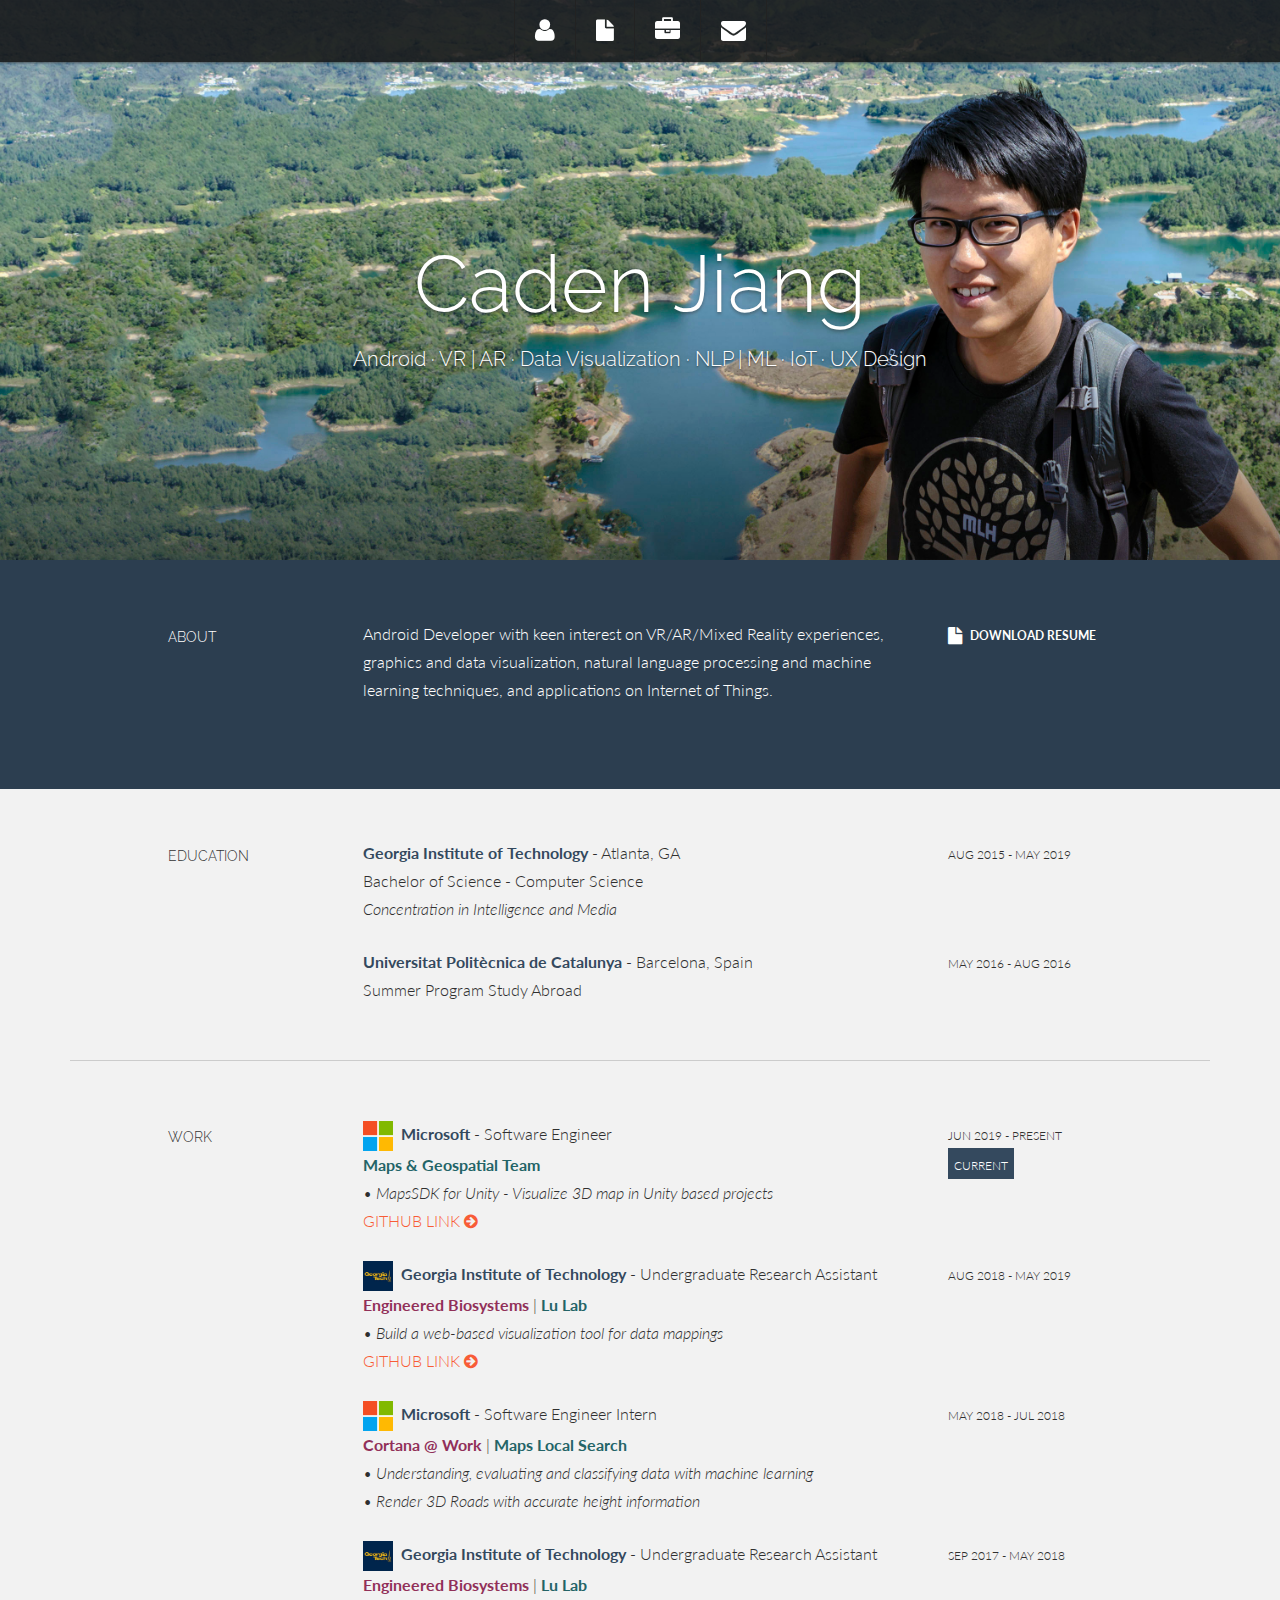
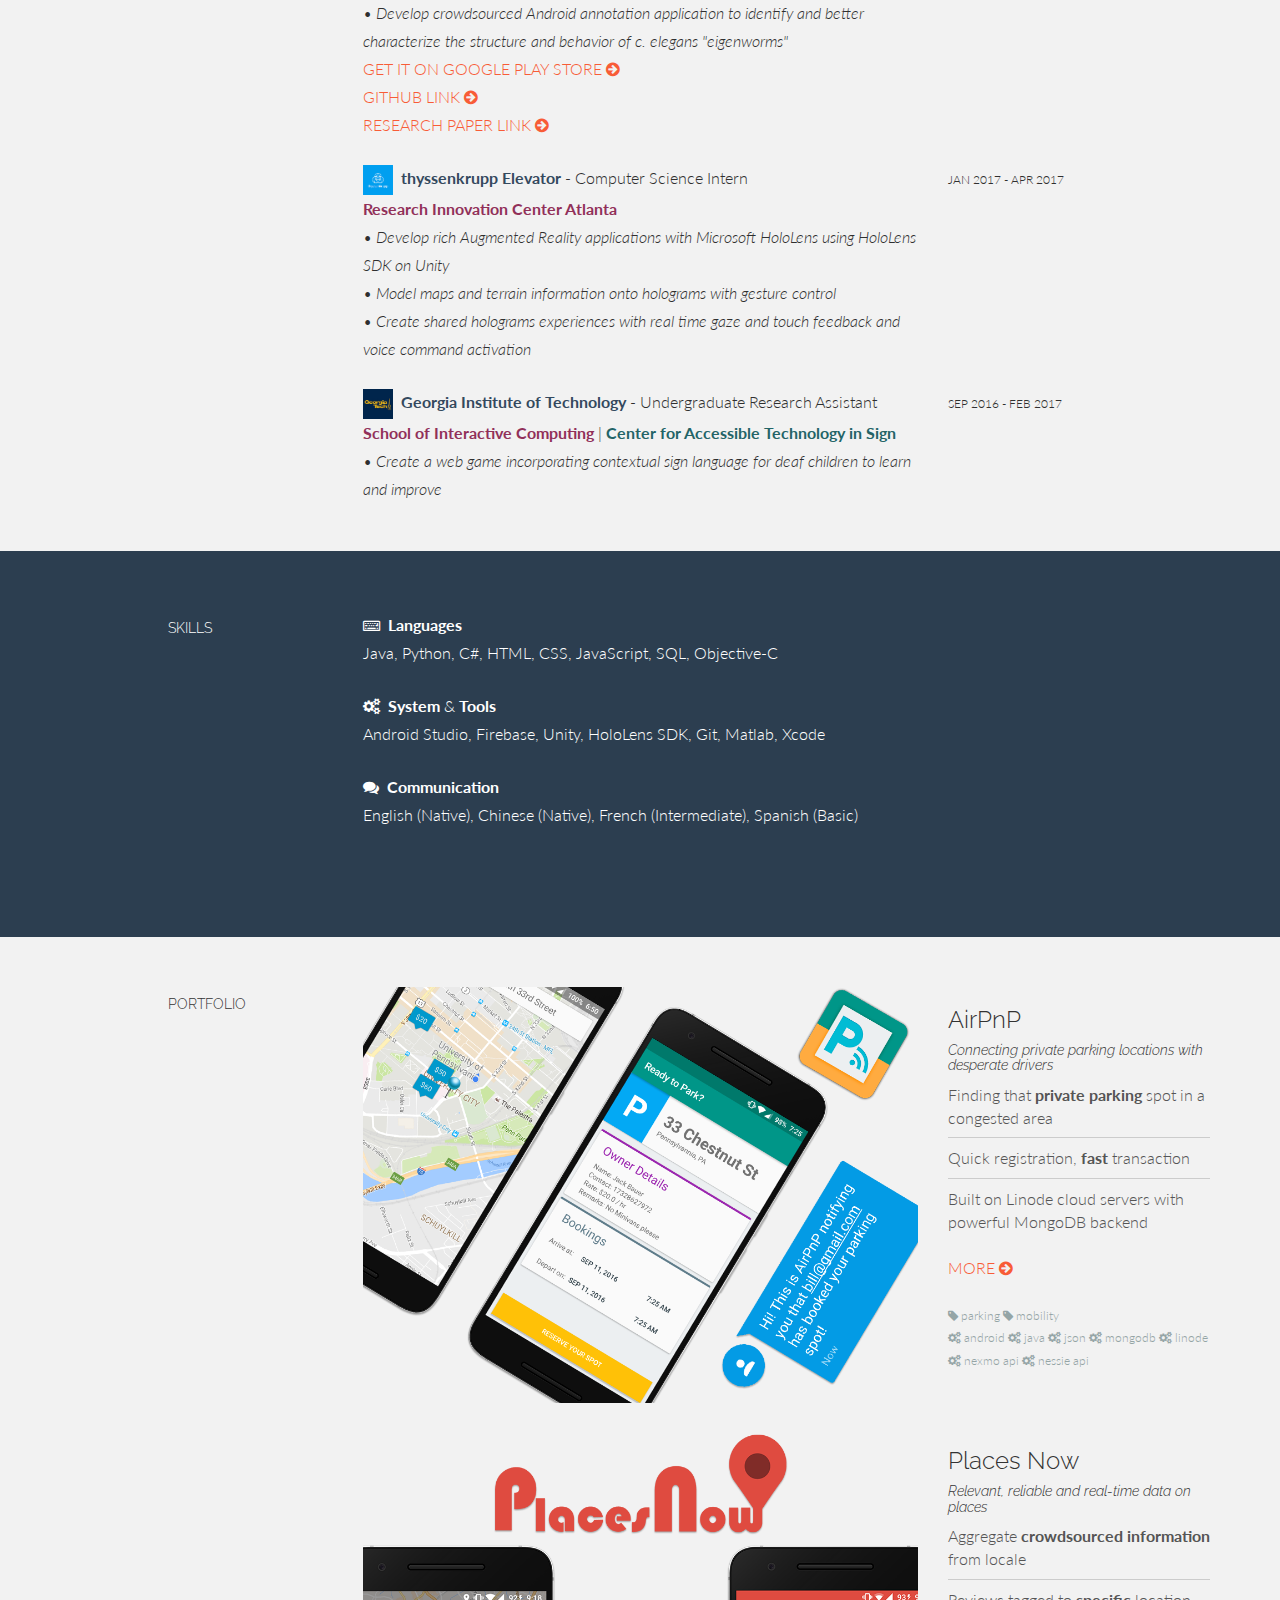
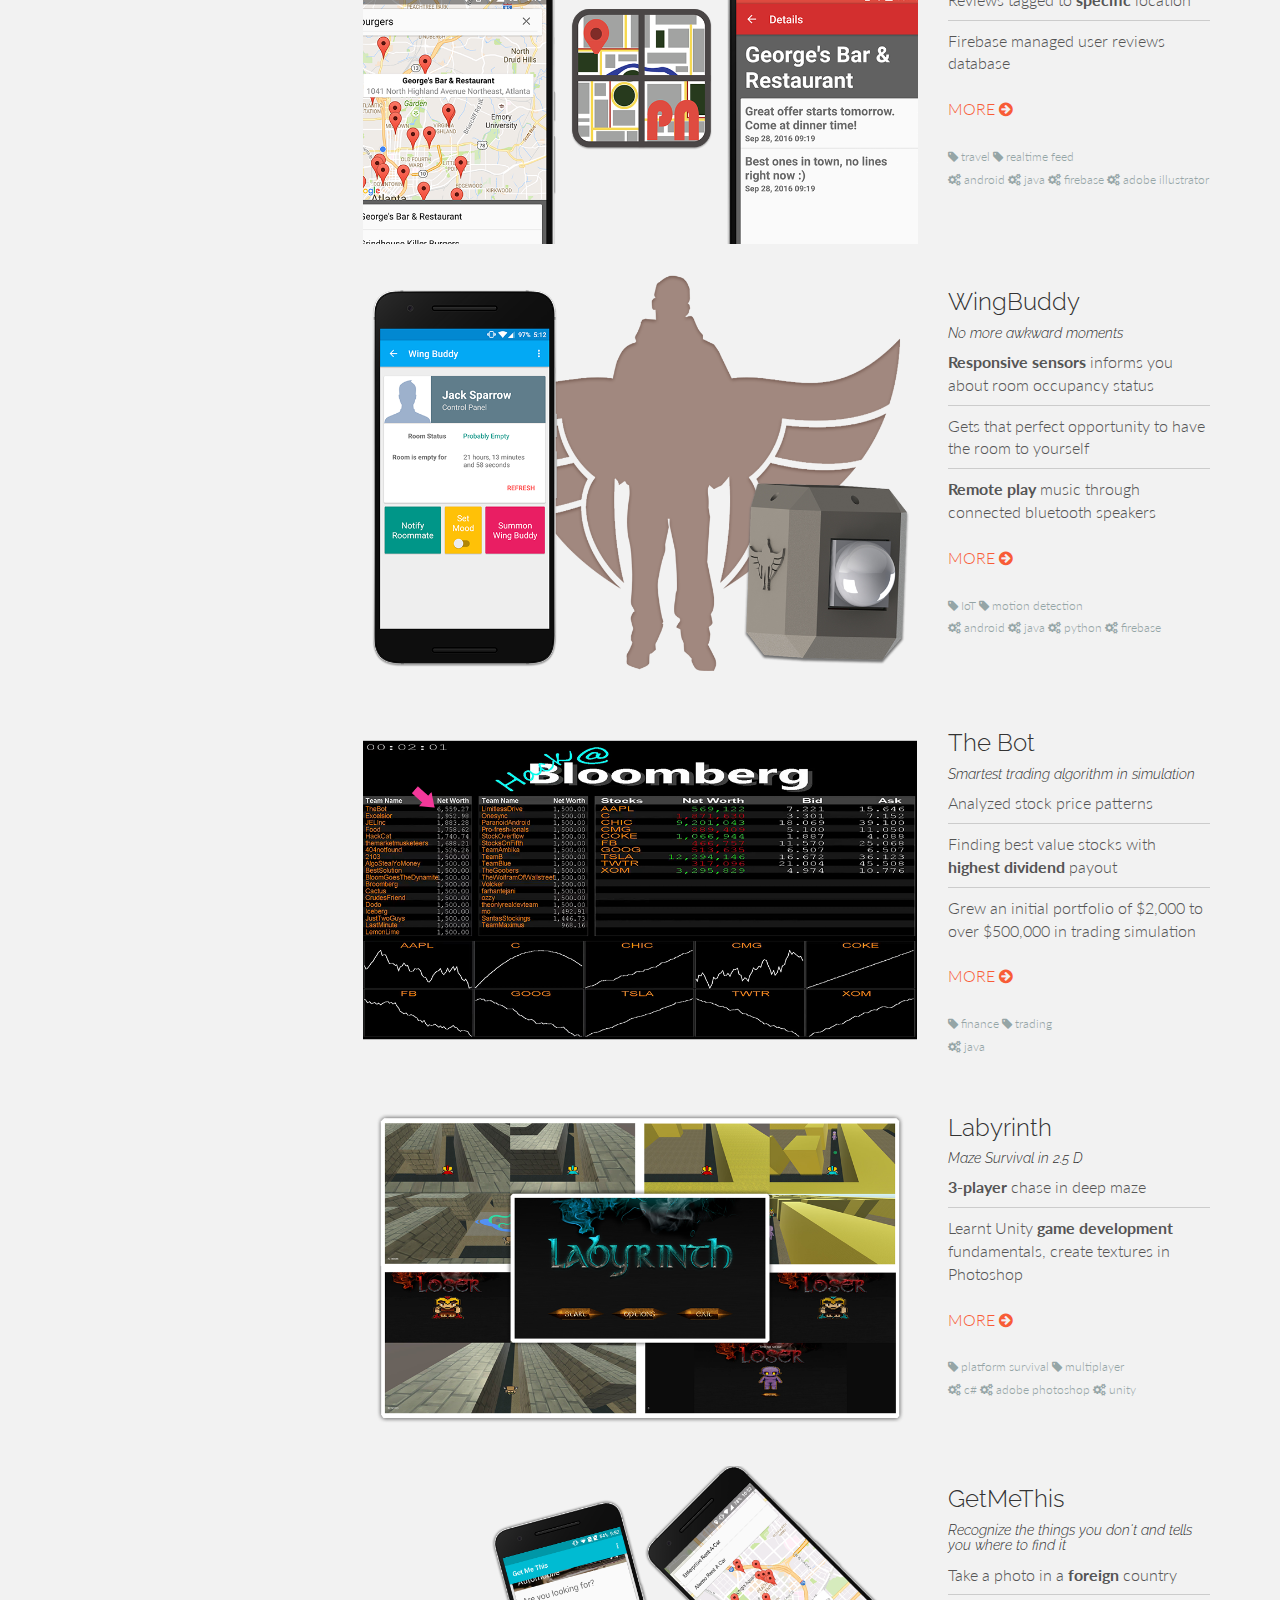
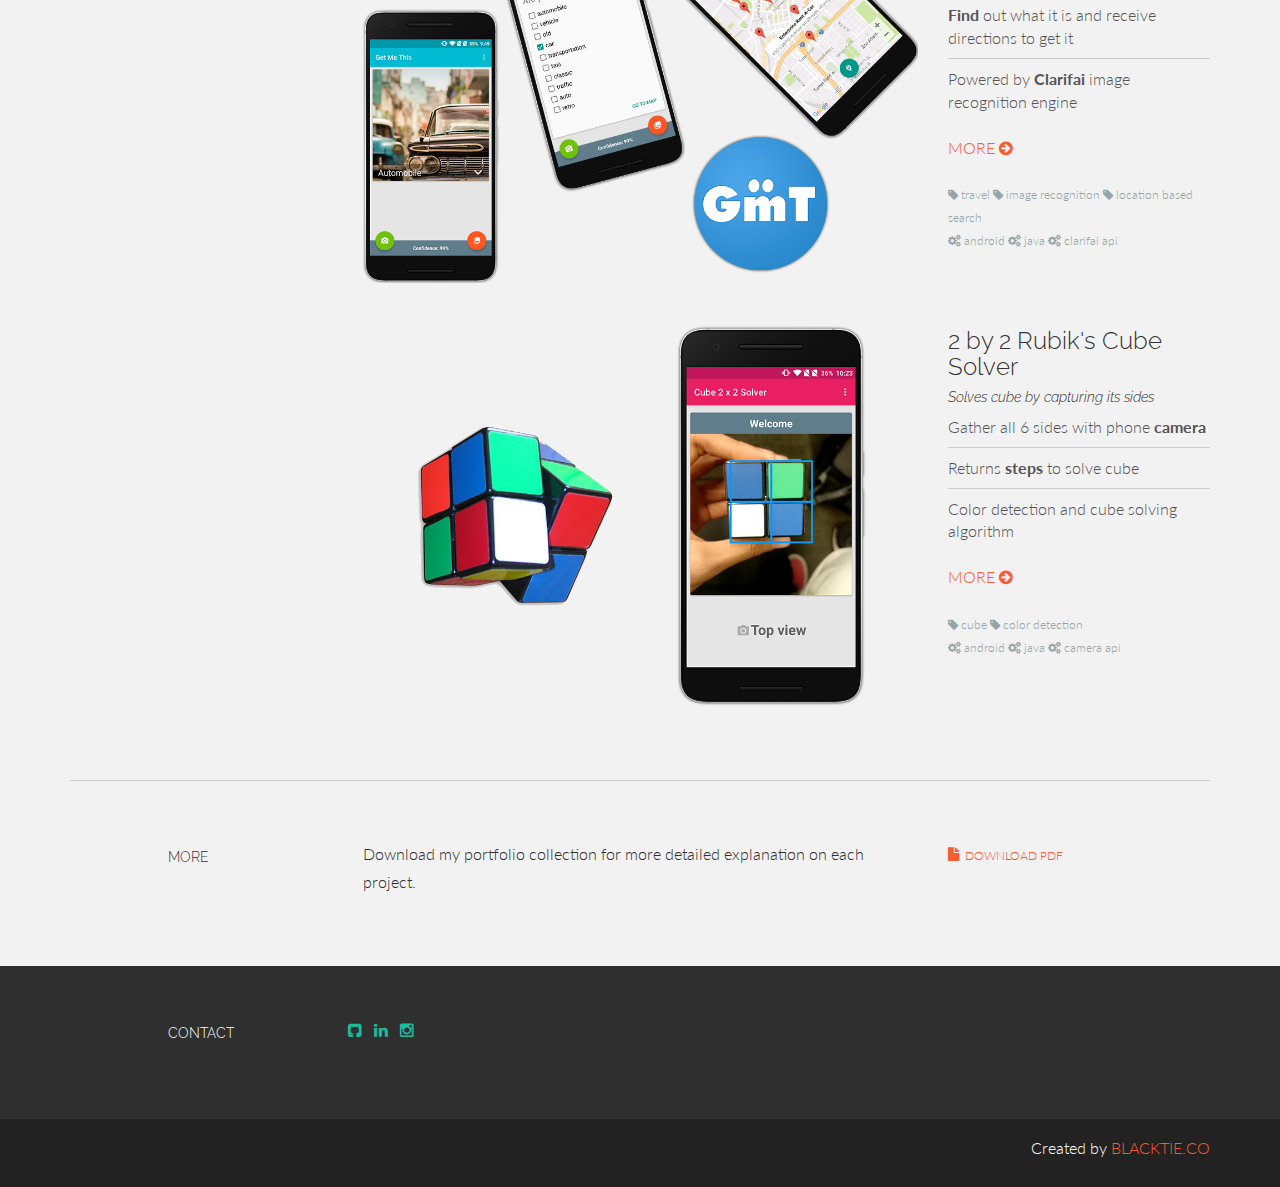
==== index.html @ 94fa50a7 "Updated resume, projects and minor site updates" ====
<!DOCTYPE html>
<html lang="en">
  <head>
    <meta charset="utf-8">
    <meta name="viewport" content="width=device-width, initial-scale=1.0">
    <meta name="description" content="">
    <meta name="author" content="">
    <link rel="shortcut icon" href="assets/ico/favicon.png">

    <title>Caden Jiang - My Personal Portfolio</title>

    <!-- Bootstrap core CSS -->
    <link href="assets/css/bootstrap.css" rel="stylesheet">

    <!-- Custom styles for this template -->
    <link href="assets/css/main.css" rel="stylesheet">

	<link rel="stylesheet" href="assets/css/font-awesome.min.css">

    <link href='http://fonts.googleapis.com/css?family=Lato:300,400,700,300italic,400italic' rel='stylesheet' type='text/css'>
    <link href='http://fonts.googleapis.com/css?family=Raleway:400,300,700' rel='stylesheet' type='text/css'>

    <script src="assets/js/jquery.min.js"></script>
    <script type="text/javascript" src="assets/js/smoothscroll.js"></script>
    <script src="assets/js/Chart.js"></script>

    <!-- HTML5 shim and Respond.js IE8 support of HTML5 elements and media queries -->
    <!--[if lt IE 9]>
      <script src="assets/js/html5shiv.js"></script>
      <script src="assets/js/respond.min.js"></script>
    <![endif]-->
  </head>

  <body data-spy="scroll" data-offset="0" data-target="#nav">

	<div id="section-topbar">
		<div id="topbar-inner">
			<div class="container">
				<div class="row">
					<div class="dropdown">
						<ul id="nav" class="nav">
							<li class="menu-item"><a class="smoothScroll" href="#about" title="About"><i class="icon-user"></i></a></li>
							<li class="menu-item"><a class="smoothScroll" href="#resume" title="Resume"><i class="icon-file"></i></a></li>
							<li class="menu-item"><a class="smoothScroll" href="#work" title="Works"><i class="icon-briefcase"></i></a></li>
							<li class="menu-item"><a class="smoothScroll" href="#contact" title="Contact"><i class="icon-envelope"></i></a></li>
						</ul><!--/ uL#nav -->
					</div><!-- /.dropdown -->

					<div class="clear"></div>
				</div><!--/.row -->
			</div><!--/.container -->

			<div class="clear"></div>
		</div><!--/ #topbar-inner -->
	</div><!--/ #section-topbar -->

	<div id="headerwrap">
		<div class="container">
			<div class="row centered">
				<div class="col-lg-12">
					<h1>Caden Jiang</h1>
					<h3>Android ∙ VR | AR ∙ Data Visualization ∙ NLP | ML ∙ IoT ∙ UX Design</h3>
				</div><!--/.col-lg-12 -->
			</div><!--/.row -->
		</div><!--/.container -->
	</div><!--/.#headerwrap -->

	<section id="about" name="about"></section>
	<div id="intro">
		<div class="container">
			<div class="row">

				<div class="col-lg-2 col-lg-offset-1">
					<h5>ABOUT</h5>
				</div>
				<div class="col-lg-6">
					<p>Android Developer with keen interest on VR/AR/Mixed Reality experiences, graphics and data visualization, natural language processing and machine learning techniques, and applications on Internet of Things.</p>
				</div>
				<div class="col-lg-3">
					<p><a href="assets/data/cj_resume.pdf" target="_blank" id="white"><i class="icon-file"></i><sm><b>DOWNLOAD RESUME</b></sm></a></p>
				</div>

			</div><!--/.row -->
		</div><!--/.container -->
	</div><!--/ #intro -->


	<section id="resume" name="resume"></section>
	<!--EDUCATION DESCRIPTION -->
	<div class="container desc">
		<div class="row">

				<div class="col-lg-2 col-lg-offset-1">
					<h5>EDUCATION</h5>
				</div>
				<div class="col-lg-6">
					<p><t>Georgia Institute of Technology</t> - Atlanta, GA<br/>
						Bachelor of Science - Computer Science<br/>
						<i>Concentration in Intelligence and Media</i>
					</p>
				</div>
				<div class="col-lg-3">
					<p><sm>AUG 2015 - MAY 2019</sm><br/>
					<!-- <imp><sm>CURRENT</sm></imp> -->
					</p>
				</div>

				<div class="col-lg-6 col-lg-offset-3">
					<p><t>Universitat Politècnica de Catalunya</t> - Barcelona, Spain<br/>
						Summer Program Study Abroad <br/>
					</p>
				</div>
				<div class="col-lg-3">
					<p><sm>MAY 2016 - AUG 2016</sm></p>
				</div>

		</div><!--/.row -->
		<br>
		<hr>
	</div><!--/.container -->


	<!--WORK DESCRIPTION -->
	<div class="container desc">
		<div class="row">

				<div class="col-lg-2 col-lg-offset-1">
					<h5>WORK</h5>
				</div>

                <div class="col-lg-6">
					<p><img src = "assets/img/msft.jpg" height="30em" width="30em"><t>&nbsp;&nbsp;Microsoft</t> - Software Engineer<br/>
						<span style="color:#236467;font-weight:bold;">Maps & Geospatial Team</span><br/>
						<i>&bull; MapsSDK for Unity - Visualize 3D map in Unity based projects</i><br/>
						<a href="https://github.com/microsoft/MapsSDK-Unity" target="_blank">GITHUB LINK <i class="icon-circle-arrow-right"></i></a>
					</p>
				</div>
                <div class="col-lg-3">
					<p><sm>JUN 2019 - PRESENT</sm><br/>
					<imp><sm>CURRENT</sm></imp>
					</p>
				</div>

				<div class="col-lg-6 col-lg-offset-3">
					<p><img src = "assets/img/gt.jpg" height="30em" width="30em"><t>&nbsp;&nbsp;Georgia Institute of Technology</t> - Undergraduate Research Assistant<br/>
						<span style="color:#913059;font-weight:bold;">Engineered Biosystems</span> | <span style="color:#236467;font-weight:bold;">Lu Lab</span><br/>
						<i>&bull; Build a web-based visualization tool for data mappings</i><br/>
						<a href="https://github.com/jiangshen/WurmVis" target="_blank">GITHUB LINK <i class="icon-circle-arrow-right"></i></a>
					</p>
				</div>
				<div class="col-lg-3">
					<p><sm>AUG 2018 - MAY 2019</sm></p>
				</div>

                <div class="col-lg-6 col-lg-offset-3">
					<p><img src = "assets/img/msft.jpg" height="30em" width="30em"><t>&nbsp;&nbsp;Microsoft</t> - Software Engineer Intern<br/>
						<span style="color:#913059;font-weight:bold;">Cortana @ Work</span> | <span style="color:#236467;font-weight:bold;">Maps Local Search</span><br/>
                        <i>&bull; Understanding, evaluating and classifying data with machine learning </i><br/>
                        <i>&bull; Render 3D Roads with accurate height information</i><br/>
					</p>
				</div>
				<div class="col-lg-3">
					<p><sm>MAY 2018 - JUL 2018</sm></p>
				</div>

                <div class="col-lg-6 col-lg-offset-3">
					<p><img src = "assets/img/gt.jpg" height="30em" width="30em"><t>&nbsp;&nbsp;Georgia Institute of Technology</t> - Undergraduate Research Assistant<br/>
						<span style="color:#913059;font-weight:bold;">Engineered Biosystems</span> | <span style="color:#236467;font-weight:bold;">Lu Lab</span><br/>
                        <i>&bull; Develop crowdsourced Android annotation application to identify and better characterize the structure and behavior of c. elegans "eigenworms"</i><br/>
						<a href="https://play.google.com/store/apps/details?id=com.caden.drawing.wurmpaint" target="_blank">GET IT ON GOOGLE PLAY STORE <i class="icon-circle-arrow-right"></i></a><br/>
						<a href="https://github.com/jiangshen/WurmPaint" target="_blank">GITHUB LINK <i class="icon-circle-arrow-right"></i></a><br/>
						<a href="https://www.future-science.com/doi/10.2144/btn-2019-0010" target="_blank">RESEARCH PAPER LINK <i class="icon-circle-arrow-right"></i></a>
					</p>
				</div>
				<div class="col-lg-3">
					<p><sm>SEP 2017 - MAY 2018</sm></p>
				</div>

                <div class="col-lg-6 col-lg-offset-3">
					<p><img src = "assets/img/tk.jpg" height="30em" width="30em"><t>&nbsp;&nbsp;thyssenkrupp Elevator</t> - Computer Science Intern<br/>
						<span style="color:#913059;font-weight:bold;">Research Innovation Center Atlanta</span><br/>
                        <i>&bull; Develop rich Augmented Reality applications with Microsoft HoloLens using HoloLens SDK on Unity</i><br/>
                        <i>&bull; Model maps and terrain information onto holograms with gesture control</i><br/>
                        <i>&bull; Create shared holograms experiences with real time gaze and touch feedback and voice command activation</i>
					</p>
				</div>
				<div class="col-lg-3">
					<p><sm>JAN 2017 - APR 2017</sm></p>
				</div>

				<div class="col-lg-6 col-lg-offset-3">
					<p><img src = "assets/img/gt.jpg" height="30em" width="30em"><t>&nbsp;&nbsp;Georgia Institute of Technology</t> - Undergraduate Research Assistant<br/>
						<span style="color:#913059;font-weight:bold;">School of Interactive Computing</span> | <span style="color:#236467;font-weight:bold;">Center for Accessible Technology in Sign</span><br/>
                        <i>&bull; Create a web game incorporating contextual sign language for deaf children to learn and improve</i>
					</p>
				</div>
				<div class="col-lg-3">
					<p><sm>SEP 2016 - FEB 2017</sm></p>
				</div>

		</div><!--/.row -->
		<br>
		<!-- <hr> -->
	</div><!--/.container -->

	<!--AWARDS DESCRIPTION -->
	<!-- <div class="container desc">
		<div class="row">
				<div class="col-lg-2 col-lg-offset-1">
					<h5>AWARDS</h5>
				</div>
				<div class="col-lg-6">
					<p><t>Best Web Design</t><br/>
						Black Tie Site <br/>
					</p>
				</div>
				<div class="col-lg-3">
					<p><sm>NOVEMBER 2013</sm></p>
				</div>

				<div class="col-lg-6 col-lg-offset-3">
					<p><t>Designer of the Year</t><br/>
						Awwwards Site
					</p>
					<p><more>Lorem Ipsum is simply dummy text of the printing and typesetting industry. Lorem Ipsum has been the industry's standard dummy text ever since the 1500s, when an unknown printer took a galley of type and scrambled it to make a type specimen book.</more></p>
				</div>
				<div class="col-lg-3">
					<p><sm>2013</sm></p>
				</div>

		</div>
		<br>
	</div> -->

    <!--/.container -->


	<!--SKILLS DESCRIPTION -->
	<div id="skillswrap">
		<div class="container">
			<div class="row">
					<div class="col-lg-2 col-lg-offset-1">
						<h5>SKILLS</h5>
					</div>
                    <div class="col-lg-9">
    					<p><i class="icon-keyboard"></i>&nbsp;&nbsp;<b>Languages</b><br/>
    						Java, Python, C#, HTML, CSS, JavaScript, SQL, Objective-C
    					</p>
                        <p><i class="icon-gears"></i>&nbsp;&nbsp;<b>System</b> & <b>Tools</b><br/>
    						Android Studio, Firebase, Unity, HoloLens SDK, Git, Matlab, Xcode
    					</p>
                        <p><i class="icon-comments"></i>&nbsp;&nbsp;<b>Communication</b><br/>
    						English (Native), Chinese (Native), French (Intermediate), Spanish (Basic)
    					</p>
    				</div>
					<!-- <div class="col-lg-3 centered">
						<canvas id="java" height="130" width="130"></canvas>
						<p>Java</p>
						<br>
						<script>
							var doughnutData = [
									{
										value: 85,
										color:"#1abc9c"
									},
									{
										value : 15,
										color : "#ecf0f1"
									}
								];
								var myDoughnut = new Chart(document.getElementById("java").getContext("2d")).Doughnut(doughnutData);
						</script>
					</div>
					<div class="col-lg-3 centered">
						<canvas id="python" height="130" width="130"></canvas>
						<p>Python</p>
						<br>
						<script>
							var doughnutData = [
									{
										value: 70,
										color:"#1abc9c"
									},
									{
										value : 30,
										color : "#ecf0f1"
									}
								];
								var myDoughnut = new Chart(document.getElementById("python").getContext("2d")).Doughnut(doughnutData);
						</script>
					</div>
					<div class="col-lg-3 centered">
						<canvas id="sql" height="130" width="130"></canvas>
						<p>SQL</p>
						<br>
						<script>
							var doughnutData = [
									{
										value: 65,
										color:"#1abc9c"
									},
									{
										value : 35,
										color : "#ecf0f1"
									}
								];
								var myDoughnut = new Chart(document.getElementById("sql").getContext("2d")).Doughnut(doughnutData);
						</script>
					</div>

					<div class="col-lg-3 col-lg-offset-3 centered">
						<canvas id="android" height="130" width="130"></canvas>
						<p>Android Studio</p>
						<br>
						<script>
							var doughnutData = [
									{
										value: 90,
										color:"#FFC107"
									},
									{
										value : 10,
										color : "#ecf0f1"
									}
								];
								var myDoughnut = new Chart(document.getElementById("android").getContext("2d")).Doughnut(doughnutData);
						</script>
					</div>
					<div class="col-lg-3 centered">
						<canvas id="firebase" height="130" width="130"></canvas>
						<p>Firebase</p>
						<br>
						<script>
							var doughnutData = [
									{
										value: 70,
										color:"#FFC107"
									},
									{
										value : 30,
										color : "#ecf0f1"
									}
								];
								var myDoughnut = new Chart(document.getElementById("firebase").getContext("2d")).Doughnut(doughnutData);
						</script>
					</div>
					<div class="col-lg-3 centered">
						<canvas id="git" height="130" width="130"></canvas>
						<p>Git</p>
						<br>
						<script>
							var doughnutData = [
									{
										value: 70,
										color:"#FFC107"
									},
									{
										value : 30,
										color : "#ecf0f1"
									}
								];
								var myDoughnut = new Chart(document.getElementById("git").getContext("2d")).Doughnut(doughnutData);
						</script>
					</div> -->

			</div><!--/.row -->
			<br>
		</div><!--/.container -->
	</div><!--/ #skillswrap -->



	<section id="work" name="work"></section>
	<!--PORTFOLIO DESCRIPTION -->
	<div class="container desc">
		<div class="row">
				<div class="col-lg-2 col-lg-offset-1">
					<h5>PORTFOLIO</h5>
				</div>
				<div class="col-lg-6">
					<p><img class="img-responsive" src="assets/img/airpnp_square.png" alt=""></p>
				</div>
				<div class="col-lg-3">
					<h3>AirPnP</h3>
            <h5><i>Connecting private parking locations with desperate drivers</i></h5>
            Finding that <b>private parking</b> spot in a congested area<hr />
            Quick registration, <b>fast</b> transaction<hr />
            Built on Linode cloud servers with powerful MongoDB backend
            <br/><br/>
            <a href="http://devpost.com/software/airpnp-sn7hdb" target="_blank">MORE <i class="icon-circle-arrow-right"></i></a>
            <br/><br/>
	          <more>
                <sm><i class="icon-tag"></i> parking </sm>
                <sm><i class="icon-tag"></i> mobility </sm>
            </more><br/>
            <more>
                <sm><i class="icon-gears"></i> android </sm>
                <sm><i class="icon-gears"></i> java </sm>
                <sm><i class="icon-gears"></i> json </sm>
                <sm><i class="icon-gears"></i> mongodb </sm>
                <sm><i class="icon-gears"></i> linode </sm>
                <sm><i class="icon-gears"></i> nexmo api </sm>
                <sm><i class="icon-gears"></i> nessie api </sm>
            </more><br/><br/>
				</div>

				<div class="col-lg-6 col-lg-offset-3">
					<p><img class="img-responsive" src="assets/img/places_now_square.png" alt=""></p>
				</div>
				<div class="col-lg-3">
					<h3>Places Now</h3>
            <h5><i>Relevant, reliable and real-time data on places</i></h5>
            Aggregate <b>crowdsourced information</b> from locale<hr />
            Reviews tagged to <b>specific</b> location<hr />
            Firebase managed user reviews database
            <br/><br/>
            <a href="http://devpost.com/software/places-now-3vxy4r" target="_blank">MORE <i class="icon-circle-arrow-right"></i></a>
            <br/><br/>
					    <more>
                  <sm><i class="icon-tag"></i> travel </sm>
                  <sm><i class="icon-tag"></i> realtime feed </sm>
              </more><br/>
              <more>
                  <sm><i class="icon-gears"></i> android </sm>
                  <sm><i class="icon-gears"></i> java </sm>
                  <sm><i class="icon-gears"></i> firebase </sm>
                  <sm><i class="icon-gears"></i> adobe illustrator </sm>
              </more><br/><br/>
				</div>

				<div class="col-lg-6 col-lg-offset-3">
					<p><img class="img-responsive" src="assets/img/wingbuddy_square.png" alt=""></p>
				</div>
				<div class="col-lg-3">
					<h3>WingBuddy</h3>
            <h5><i>No more awkward moments</i></h5>
            <b>Responsive sensors</b> informs you about room occupancy status<hr />
            Gets that perfect opportunity to have the room to yourself<hr />
            <b>Remote play</b> music through connected bluetooth speakers
            <br/><br/>
            <a href="http://devpost.com/software/wingbuddy" target="_blank">MORE <i class="icon-circle-arrow-right"></i></a>
            <br/><br/>
            <more>
                <sm><i class="icon-tag"></i> IoT </sm>
                <sm><i class="icon-tag"></i> motion detection </sm>
            </more><br/>
            <more>
                <sm><i class="icon-gears"></i> android </sm>
                <sm><i class="icon-gears"></i> java </sm>
                <sm><i class="icon-gears"></i> python </sm>
                <sm><i class="icon-gears"></i> firebase </sm>
            </more><br/><br/>
				</div>

                <div class="col-lg-6 col-lg-offset-3">
					<p><img class="img-responsive" src="assets/img/the_bot_square.png" alt=""></p>
				</div>
				<div class="col-lg-3">
					<h3>The Bot</h3>
                    <h5><i>Smartest trading algorithm in simulation</i></h5>
                    Analyzed stock price patterns<hr />
                    Finding best value stocks with <b>highest dividend</b> payout<hr />
                    Grew an initial portfolio of $2,000 to over $500,000 in trading simulation
                    <br/><br/>
                    <a href="https://github.com/jiangshen/BotAlwaysWins" target="_blank">MORE <i class="icon-circle-arrow-right"></i></a>
                    <br/><br/>
					<more>
                        <sm><i class="icon-tag"></i> finance </sm>
                        <sm><i class="icon-tag"></i> trading </sm>
                    </more><br/>
                    <more>
                        <sm><i class="icon-gears"></i> java </sm>
                    </more><br/><br/>
				</div>

                <div class="col-lg-6 col-lg-offset-3">
					<p><img class="img-responsive" src="assets/img/labyrinth_square.png" alt=""></p>
				</div>
				<div class="col-lg-3">
					<h3>Labyrinth</h3>
                    <h5><i>Maze Survival in 2.5 D</i></h5>
                    <b>3-player</b> chase in deep maze<hr />
                    Learnt Unity <b>game development</b> fundamentals, create textures in Photoshop
                    <br/><br/>
                    <a href="http://devpost.com/software/labyrinth-dsp56c" target="_blank">MORE <i class="icon-circle-arrow-right"></i></a>
                    <br/><br/>
                    <more>
                        <sm><i class="icon-tag"></i> platform survival </sm>
                        <sm><i class="icon-tag"></i> multiplayer </sm>
                    </more><br/>
                    <more>
                        <sm><i class="icon-gears"></i> c# </sm>
                        <sm><i class="icon-gears"></i> adobe photoshop </sm>
                        <sm><i class="icon-gears"></i> unity </sm>
                    </more><br/><br/>
				</div>

                <div class="col-lg-6 col-lg-offset-3">
					<p><img class="img-responsive" src="assets/img/getmethis_square.png" alt=""></p>
				</div>
				<div class="col-lg-3">
					<h3>GetMeThis</h3>
                    <h5><i>Recognize the things you don't and tells you where to find it</i></h5>
                    Take a photo in a <b>foreign</b> country<hr />
                    <b>Find</b> out what it is and receive directions to get it<hr />
                    Powered by <b>Clarifai</b> image recognition engine
                    <br/><br/>
                    <a href="http://devpost.com/software/get-me-this" target="_blank">MORE <i class="icon-circle-arrow-right"></i></a>
                    <br/><br/>
                    <more>
                        <sm><i class="icon-tag"></i> travel </sm>
                        <sm><i class="icon-tag"></i> image recognition </sm>
                        <sm><i class="icon-tag"></i> location based search </sm>
                    </more><br/>
                    <more>
                        <sm><i class="icon-gears"></i> android </sm>
                        <sm><i class="icon-gears"></i> java </sm>
                        <sm><i class="icon-gears"></i> clarifai api </sm>
                    </more><br/><br/>
				</div>

                <div class="col-lg-6 col-lg-offset-3">
					<p><img class="img-responsive" src="assets/img/cube_solver_square.png" alt=""></p>
				</div>
				<div class="col-lg-3">
					<h3>2 by 2 Rubik's Cube Solver</h3>
                    <h5><i>Solves cube by capturing its sides</i></h5>
                    Gather all 6 sides with phone <b>camera</b><hr />
                    Returns <b>steps</b> to solve cube<hr />
                    Color detection and cube solving algorithm
                    <br/><br/>
                    <a href="https://github.com/jiangshen/Rubik-sCube2x2Solver" target="_blank">MORE <i class="icon-circle-arrow-right"></i></a>
                    <br/><br/>
                    <more>
                        <sm><i class="icon-tag"></i> cube </sm>
                        <sm><i class="icon-tag"></i> color detection </sm>
                    </more><br/>
                    <more>
                        <sm><i class="icon-gears"></i> android </sm>
                        <sm><i class="icon-gears"></i> java </sm>
                        <sm><i class="icon-gears"></i> camera api </sm>
                    </more><br/><br/>
				</div>
		</div><!--/.row -->
		<br>
        <hr />
	</div><!--/.container -->

    <div class="container desc">
		<div class="row">
            <div class="col-lg-2 col-lg-offset-1">
                <h5>MORE</h5>
            </div>
            <div class="col-lg-6">
                <p>Download my portfolio collection for more detailed explanation on each project.</p>
            </div>
            <div class="col-lg-3">
                <p><a href="assets/data/cj_proj.pdf" target="_blank"><i class="icon-file"></i><sm>&nbsp;&nbsp;DOWNLOAD PDF</sm></a> </p>
            </div>
        </div><!--/.row -->
		<br>
        <br>
	</div><!--/.container -->


	<section id="contact" name="contact"></section>
	<!--FOOTER DESCRIPTION -->
	<div id="footwrap">
		<div class="container">
			<div class="row">

				<div class="col-lg-2 col-lg-offset-1">
					<h5>CONTACT</h5>
				</div>
				<!-- <div class="col-lg-6">
					<p><t>Email</t><br/>
						<i class="icon-envelope-alt"></i> email@email.com <br/>
					</p>
				</div> -->
				<div class="col-lg-12">
					<!-- <p><sm>SOCIAL LINKS</sm></p> -->
					<p>
						<a href="https://github.com/jiangshen" target="_blank"><i class="icon-github-sign"></i></a>
						<a href="https://www.linkedin.com/in/cadenj" target="_blank"><i class="icon-linkedin"></i></a>
                        <a href="https://www.instagram.com/cadenjaz/" target="_blank"><i class="icon-instagram"></i></a>
					</p>
				</div>
			</div><!--/.row -->
		</div><!--/.container -->
	</div><!--/ #footer -->

	<div id="c">
		<div class="container">
			<p>Created by <a href="http://www.blacktie.co">BLACKTIE.CO</a></p>
		</div>
	</div>

    <!-- Bootstrap core JavaScript
    ================================================== -->
    <!-- Placed at the end of the document so the pages load faster -->
    <script src="assets/js/bootstrap.js"></script>
  </body>
</html>
---- assets/css/main.css ----
/* Author: Carlos Alvarez
 * URL: http://alvarez.is
 *
 * Project Name: Kelvin - Free Bootstrap 3 Resume Theme
 * Version: 1.0
 * URL: http://blacktie.co
 */

body {
  background-color: #f2f2f2;
    font-family: "Lato";
    font-weight: 300;
    font-size: 16px;
    color: #555;

    -webkit-font-smoothing: antialiased;
    -webkit-overflow-scrolling: touch;
}

/* Titles */
h1, h2, h3, h4, h5, h6 {
    font-family: "Raleway";
    font-weight: 300;
    color: #333;
}


/* Paragraph & Typographic */
p {
    line-height: 28px;
    margin-bottom: 25px;
}

.centered {
    text-align: center;
}

/* Links */
a {
    color: #f85c37;
    word-wrap: break-word;

    -webkit-transition: color 0.1s ease-in, background 0.1s ease-in;
    -moz-transition: color 0.1s ease-in, background 0.1s ease-in;
    -ms-transition: color 0.1s ease-in, background 0.1s ease-in;
    -o-transition: color 0.1s ease-in, background 0.1s ease-in;
    transition: color 0.1s ease-in, background 0.1s ease-in;
}

a:hover,
a:focus {
    color: #7b7b7b;
    text-decoration: none;
    outline: 0;
}

a#white {
    color: #fff;
}

a:before,
a:after {
    -webkit-transition: color 0.1s ease-in, background 0.1s ease-in;
    -moz-transition: color 0.1s ease-in, background 0.1s ease-in;
    -ms-transition: color 0.1s ease-in, background 0.1s ease-in;
    -o-transition: color 0.1s ease-in, background 0.1s ease-in;
    transition: color 0.1s ease-in, background 0.1s ease-in;
}

hr {
    display: block;
    height: 1px;
    border: 0;
    border-top: 1px solid #ccc;
    margin: 0.5em 0;
    padding: 0;
}

/*---------------------------------------------------
	3.1 Topbar
---------------------------------------------------*/

#section-topbar {
	position: fixed;
	top: 0;
	left: 0;
	right: 0;
	z-index: 10000;
	overflow: visible;
	font: normal 16px/24px  'Open Sans', "Helvetica Neue", Helvetica, Arial, sans-serif;

    box-shadow: 0px 1px 2px rgba(48, 48, 48, 0.60);
}

#section-topbar a {
  color: #fff;
}

#topbar-inner {
	background: rgba(17, 17, 17, 0.85);
	line-height: 0;
	text-align: center;
}

/*
	Top Bar

	By default, top navigation bar uses "fixed" position
*/
#section-topbar ul#nav {
	display: inline-block;
	position: relative;
	margin: 0;
	padding: 0;

	border-right: 1px solid #222;

	/* For IE, the outcast */
	zoom:1;
	*display: inline;
}

#section-topbar ul#nav > li {
	display: block;
    float: left;
    padding: 0;
}


#section-topbar ul#nav a {
  display: block;
  font: normal 11px/18px "Helvetica Neue", Helvetica, Arial, sans-serif;
  text-decoration: none;
  padding: 18px 20px 18px 20px;
  border-left: 1px solid #222;
}

	#section-topbar ul#nav a:hover {
	  background: #222;
	  text-decoration: none;
	  border-left: 1px solid #111;
	}

	#section-topbar ul#nav .active a {
		background: #44bbaa;
		border-left: 1px solid #111;
	}

		#section-topbar ul#nav .active a:hover {
			background: #44bbaa;
		}
#section-topbar i {
	font-size: 25px;
}

/*---------------------------------------------------
	SECTION WRAPS
---------------------------------------------------*/

/* Header Wrap */
#headerwrap {
	background: url(../img/header-bg.jpg) no-repeat center top;
	/*margin-top: 60px;*/
	padding-top:140px;
	text-align:center;
	background-attachment: relative;
	background-position: center center;
	min-height: 560px;
	width: 100%;

    -webkit-background-size: 100%;
    -moz-background-size: 100%;
    -o-background-size: 100%;
    background-size: 100%;

    -webkit-background-size: cover;
    -moz-background-size: cover;
    -o-background-size: cover;
    background-size: cover;
}

#headerwrap h1 {
    margin-top: 100px;
	font-size: 80px;
    text-shadow: 0px 2px 3px rgba(48, 48, 48, 0.40);
	color: white;
}

#headerwrap h3 {
	font-size: 20px;
    text-shadow: 0px 1px 2px rgba(48, 48, 48, 0.75);
	color: white;
}

/* Intnro Wrap */

#intro {
	background: #2c3e50;
	padding-top: 60px;
	padding-bottom: 60px;
	color: white;

}

#intro h5, p {
	color: white;
}

#intro i {
	color: white;
	font-size: 20px;
	padding-right: 8px;
	vertical-align: middle;
}


#skillswrap {
	background: #2c3e50;
	padding-top: 60px;
	padding-bottom: 60px;
	color: white;
}

#skillswrap h5, p {
	color: white;
}

#footwrap {
	background: #2f2f2f;
	padding-top: 50px;
	padding-bottom: 50px;
}

#footwrap p {
	color: white;
}

#footwrap h5 {
	color: white;
}


#footwrap t {
	font-weight: 700;
}

#footwrap i {
	padding-right: 8px;
	color: #1abc9c;
}

/* Copyright Wrap */

#c {
	background: #222222;
	padding-top: 15px;
	text-align: right;
}

#c p {
	color: white
}



/* Global Values */

.desc {
	padding-top: 50px;
}

.desc p {
	color: #2f2f2f;
}

.desc t {
	color: #34495e;
	font-weight: 700;
}

.desc imp {
	padding: 6px;
	color: white;
	background: #34495e;
}

.desc more {
	color: #95a5a6;
}


sm {
	font-size: 12px;
}
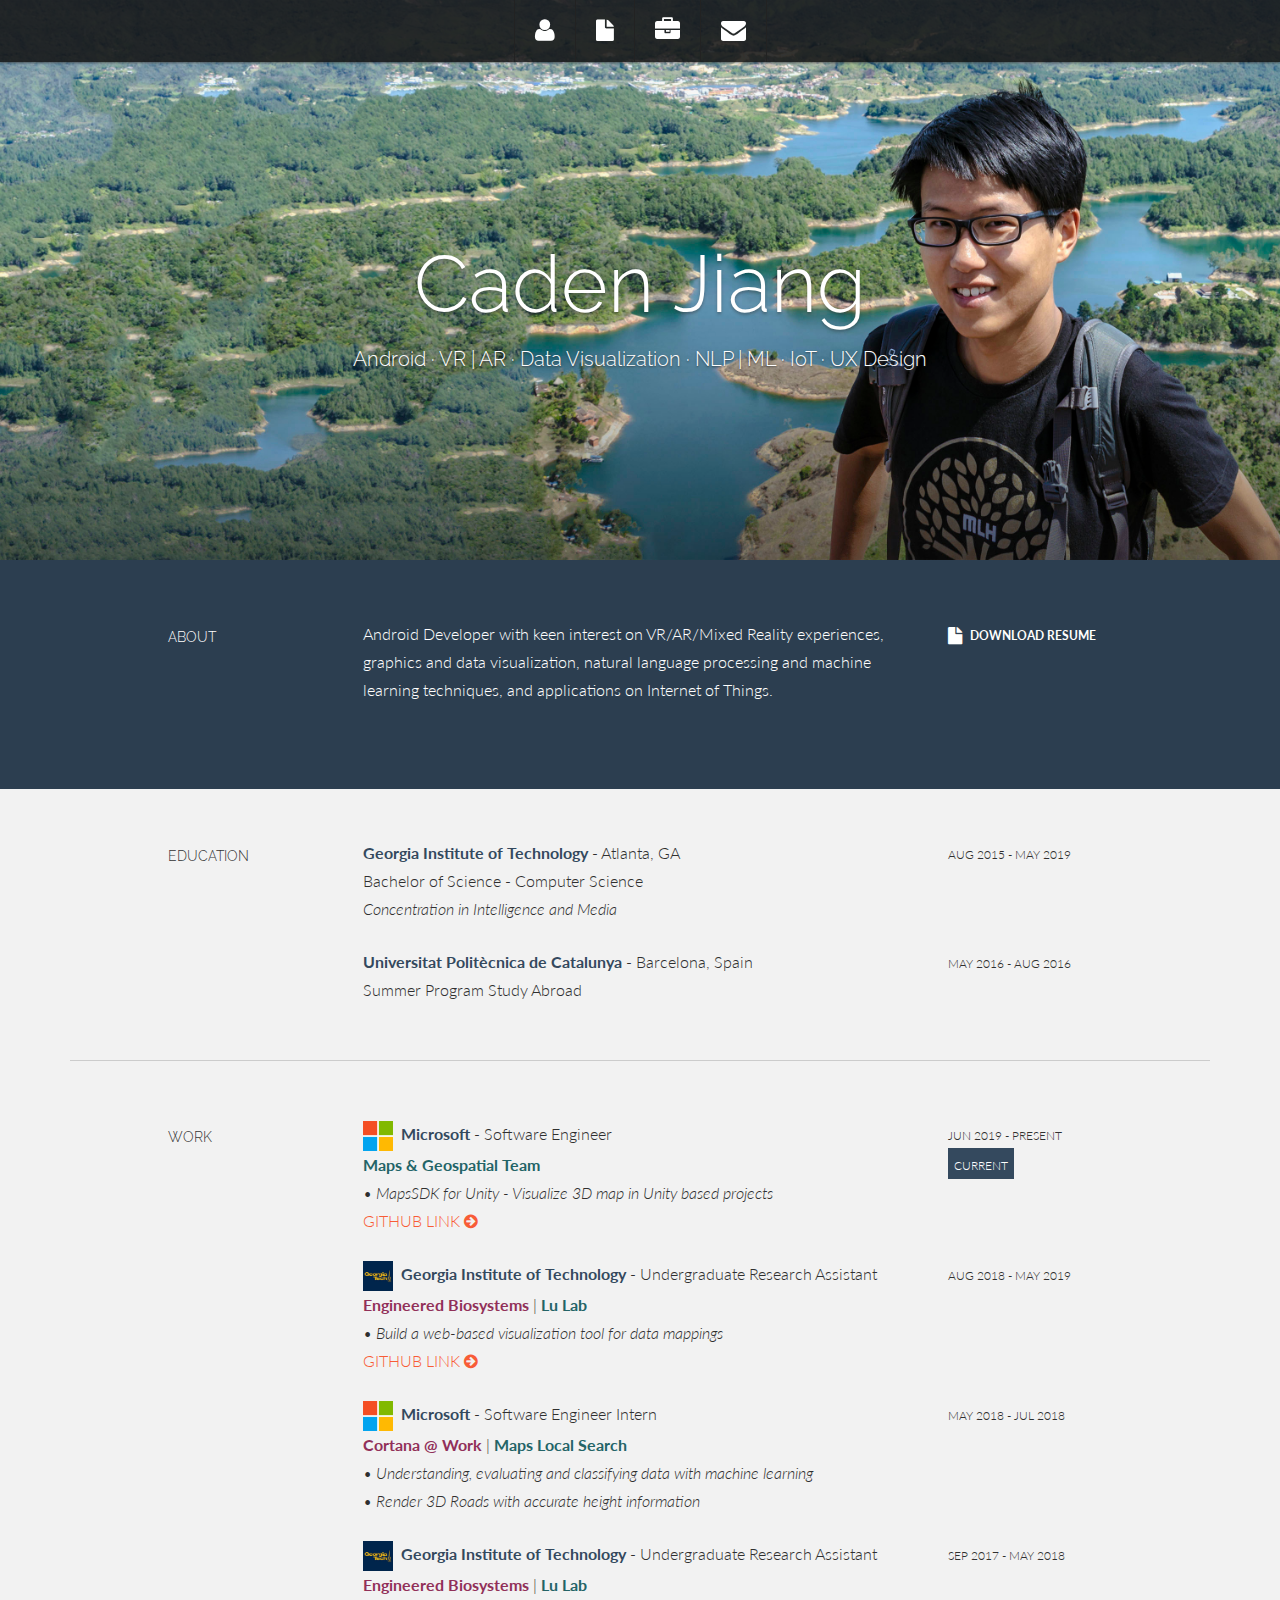
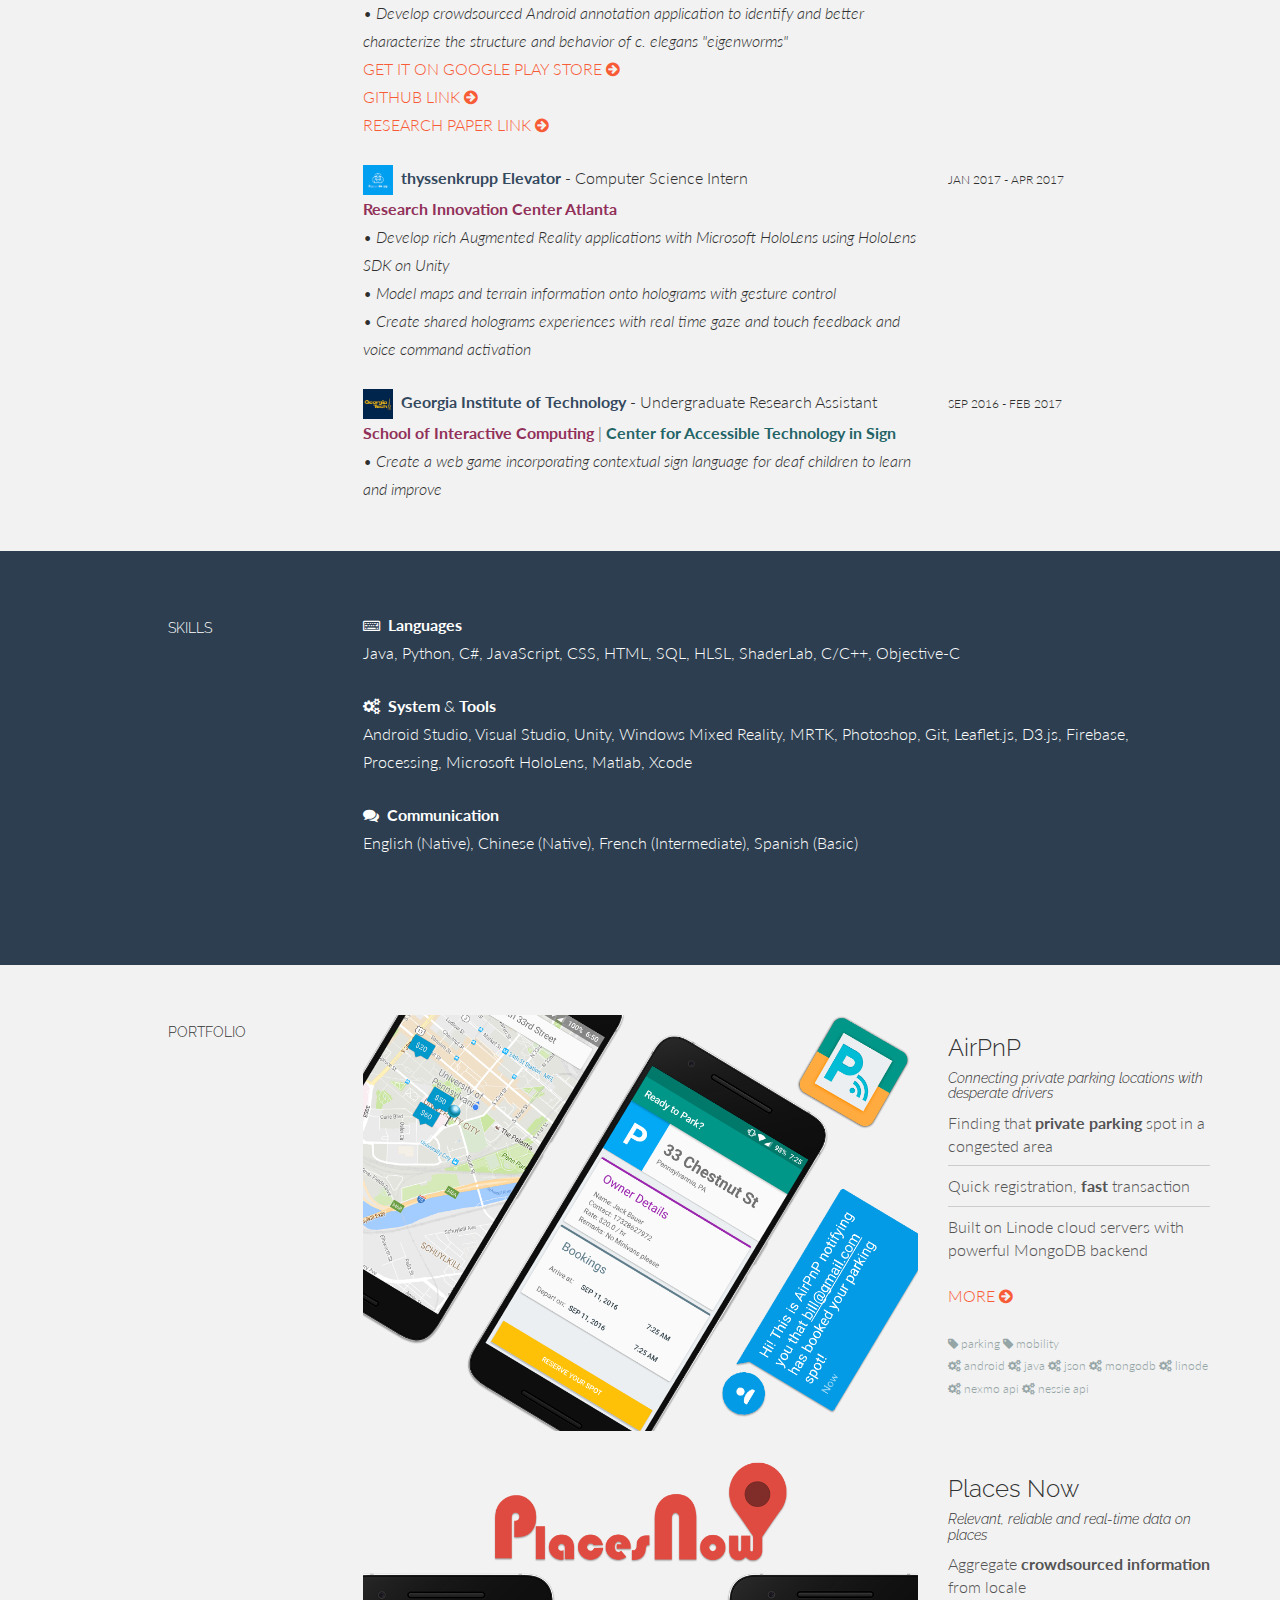
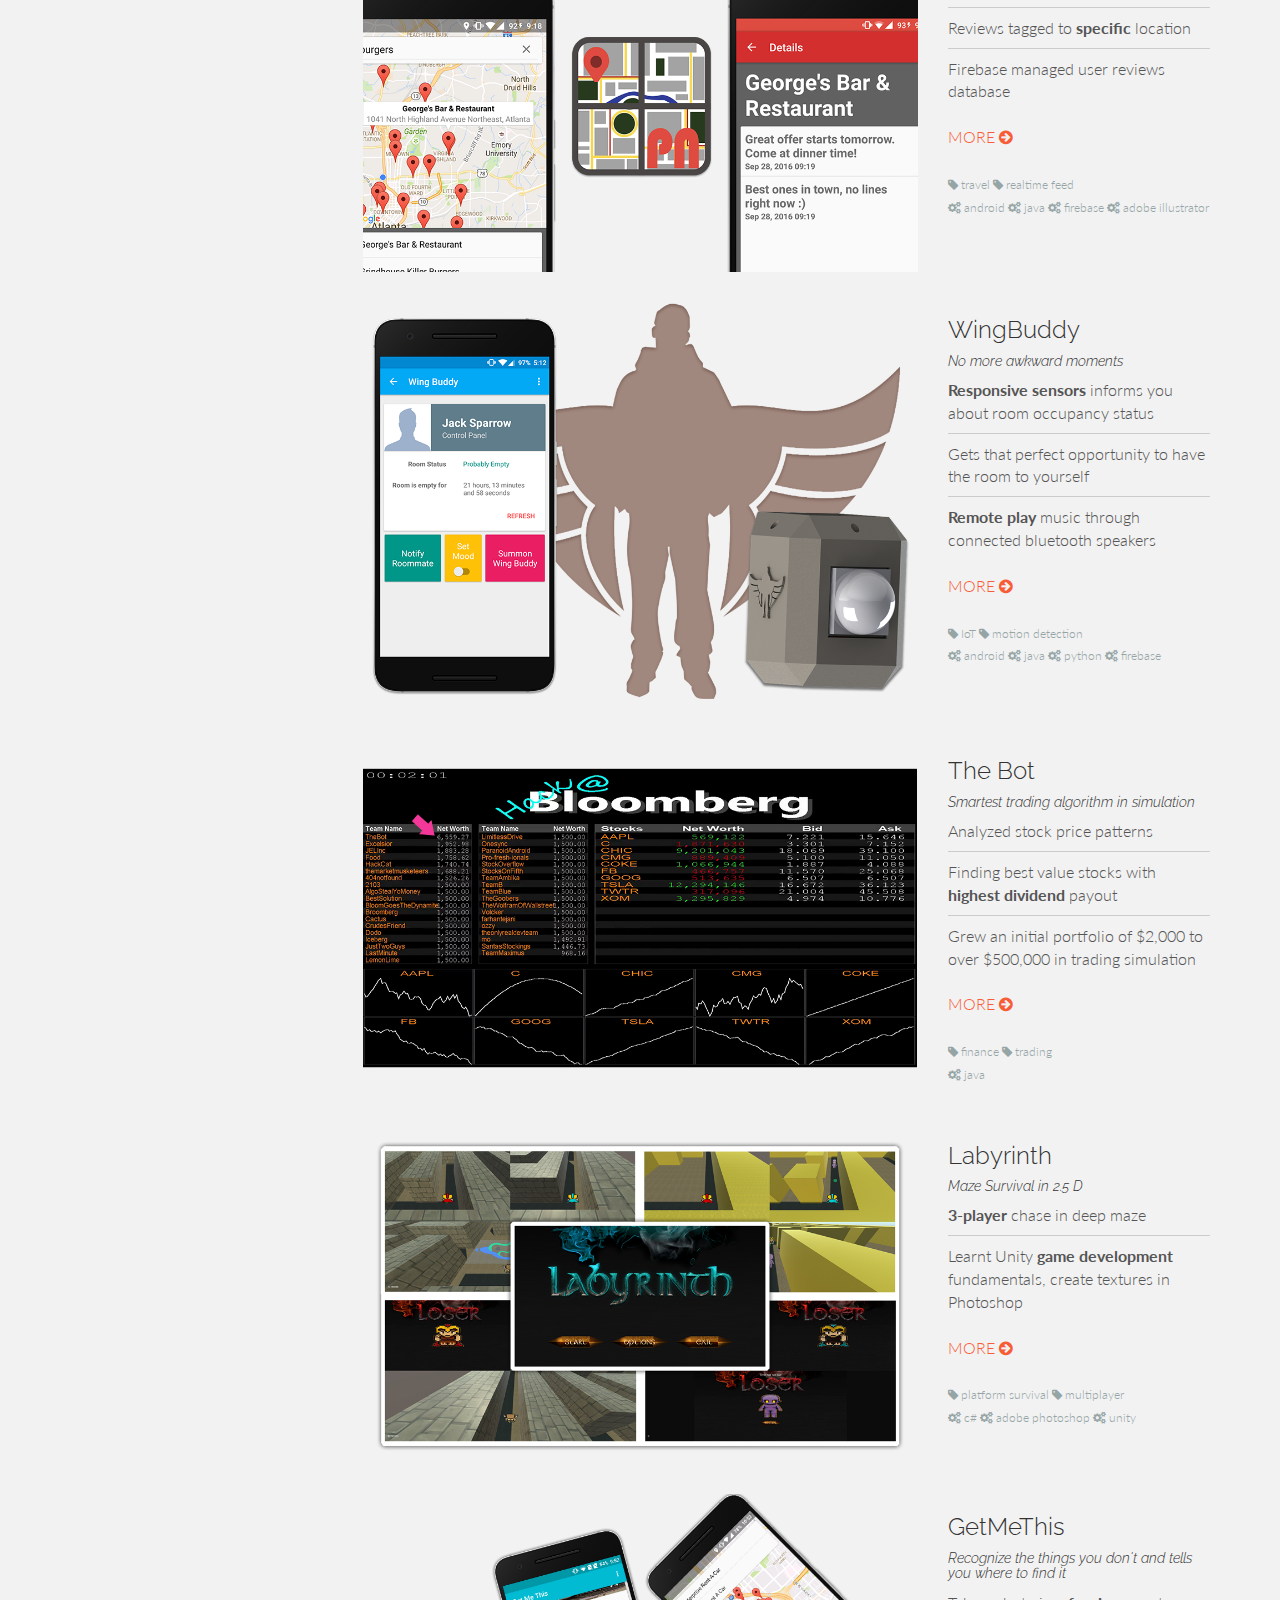
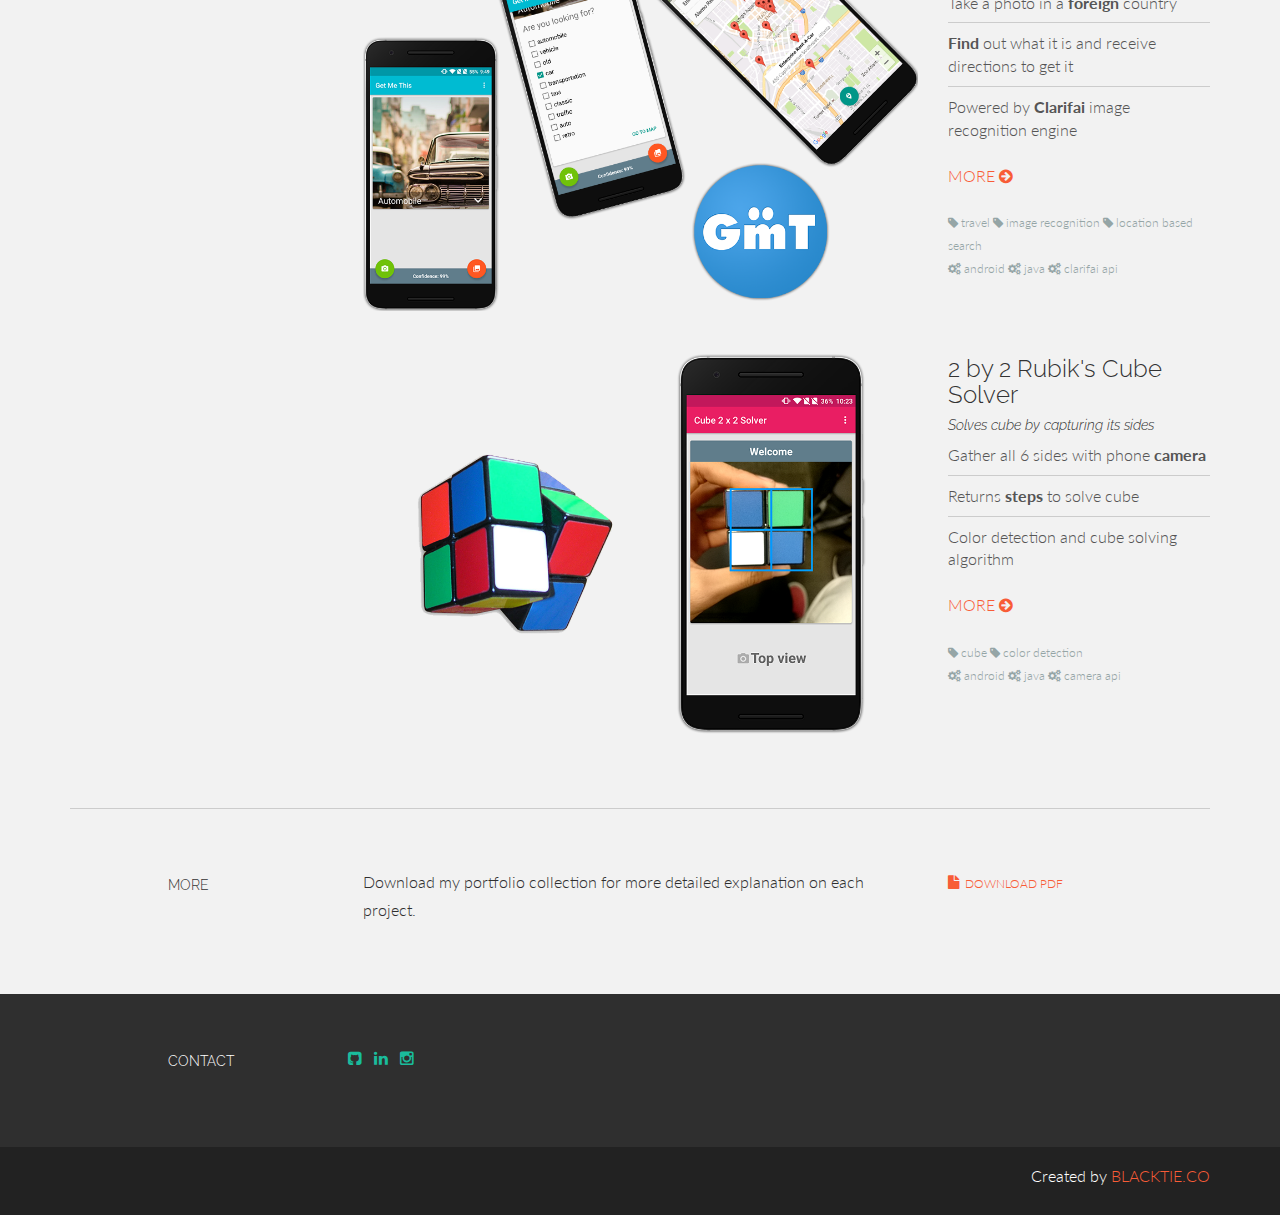
==== commit 164a62fa: "Updated skills section" ====
--- a/index.html
+++ b/index.html
@@ -4,10 +4,20 @@
     <meta charset="utf-8">
     <meta name="viewport" content="width=device-width, initial-scale=1.0">
     <meta name="description" content="">
-    <meta name="author" content="">
-    <link rel="shortcut icon" href="assets/ico/favicon.png">
-
-    <title>Caden Jiang - My Personal Portfolio</title>
+	<meta name="author" content="">
+	
+	<!-- Open Graph Metadata for providers -->
+	<meta property='og:title' content='Caden Jiang Portfolio'/>
+	<meta property='og:type' content='website'/>
+	<meta property='og:image' content='https://jiangshen.github.io/assets/img/site_thumbnail.jpg'/>
+	<meta property='og:image:secure_url' content='https://jiangshen.github.io/assets/img/site_thumbnail.jpg'/>
+	<meta property="og:image:type" content="image/jpeg" />
+	<meta property='og:description' content='Portfolio website for Caden Jiang showcasing latest works'/>
+	<meta property='og:url' content='https://jiangshen.github.io/'/>
+
+	<link rel="shortcut icon" href="assets/ico/favicon.png">
+
+    <title>Caden Jiang Portfolio</title>
 
     <!-- Bootstrap core CSS -->
     <link href="assets/css/bootstrap.css" rel="stylesheet">
@@ -244,10 +254,10 @@
 					</div>
                     <div class="col-lg-9">
     					<p><i class="icon-keyboard"></i>&nbsp;&nbsp;<b>Languages</b><br/>
-    						Java, Python, C#, HTML, CSS, JavaScript, SQL, Objective-C
+    						Java, Python, C#, JavaScript, CSS, HTML, SQL, HLSL, ShaderLab, C/C++, Objective-C
     					</p>
                         <p><i class="icon-gears"></i>&nbsp;&nbsp;<b>System</b> & <b>Tools</b><br/>
-    						Android Studio, Firebase, Unity, HoloLens SDK, Git, Matlab, Xcode
+    						Android Studio, Visual Studio, Unity, Windows Mixed Reality, MRTK, Photoshop, Git, Leaflet.js, D3.js, Firebase, Processing, Microsoft HoloLens, Matlab, Xcode
     					</p>
                         <p><i class="icon-comments"></i>&nbsp;&nbsp;<b>Communication</b><br/>
     						English (Native), Chinese (Native), French (Intermediate), Spanish (Basic)
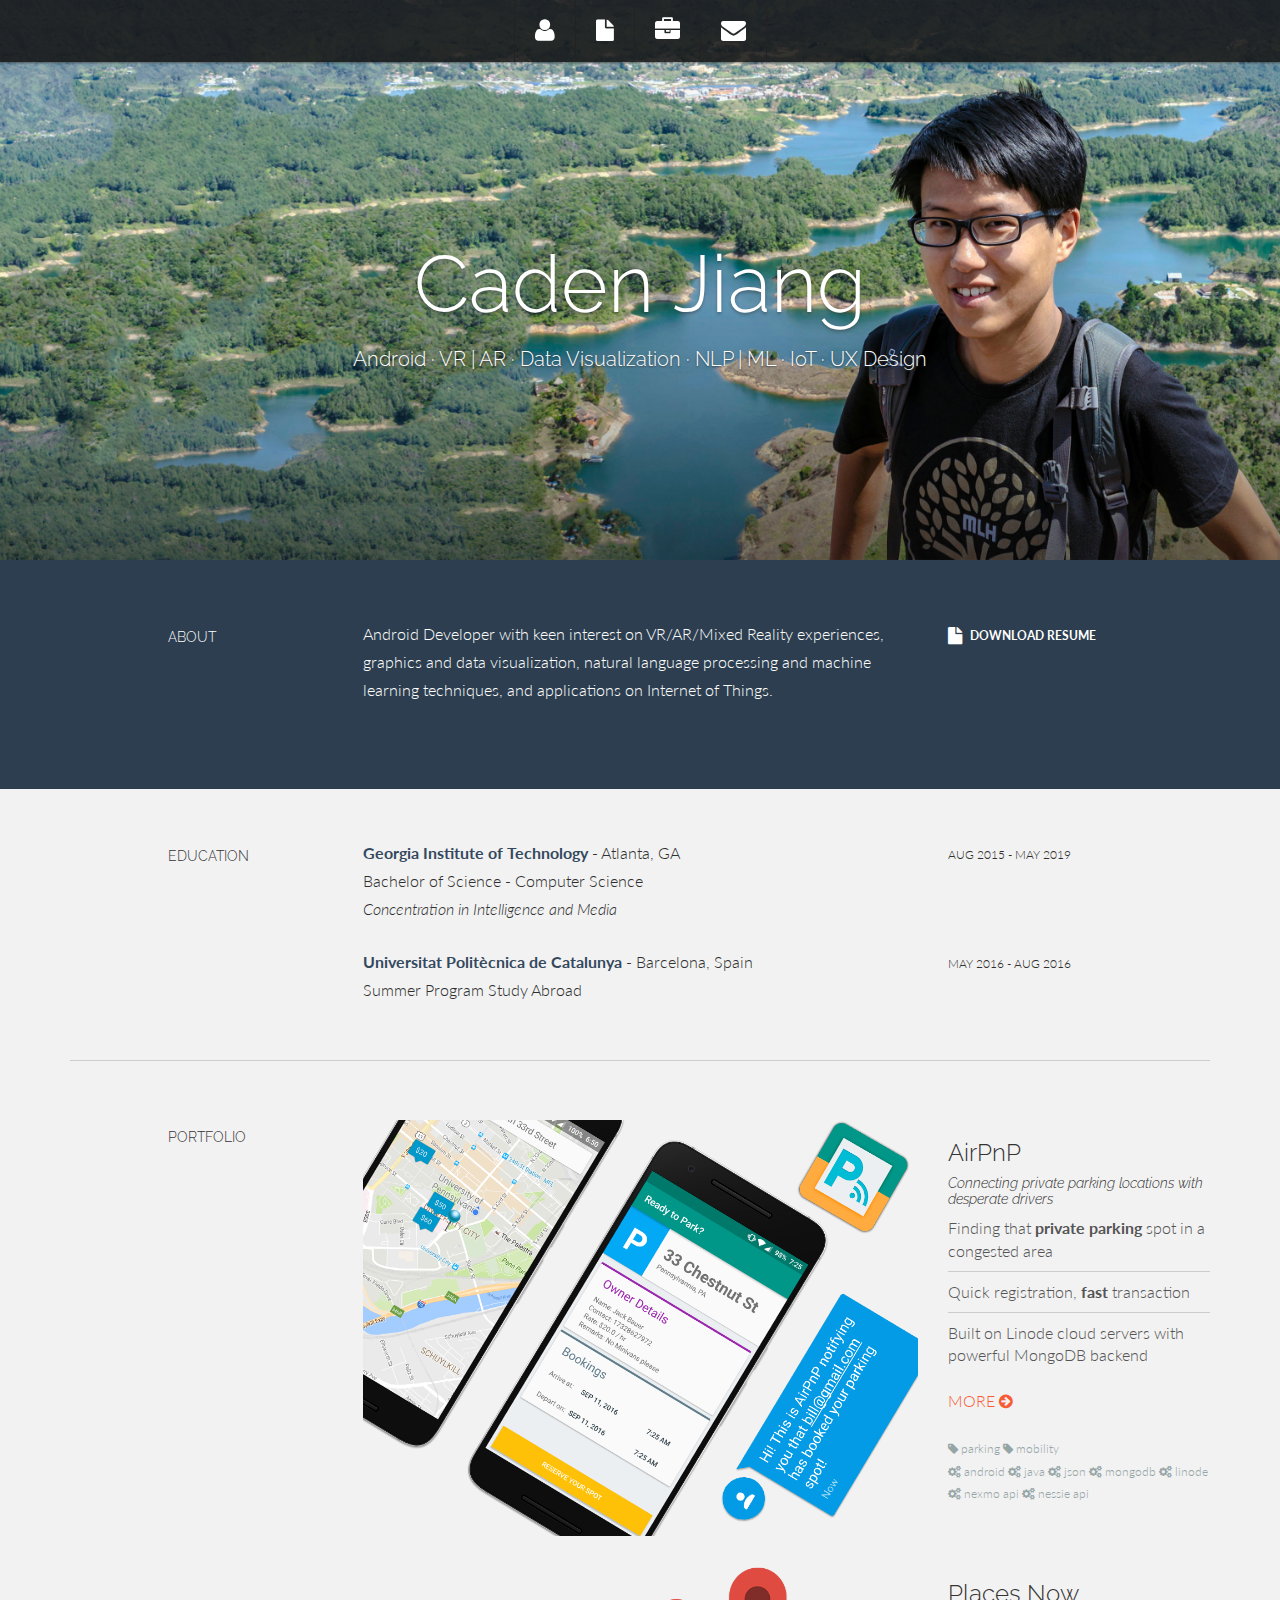
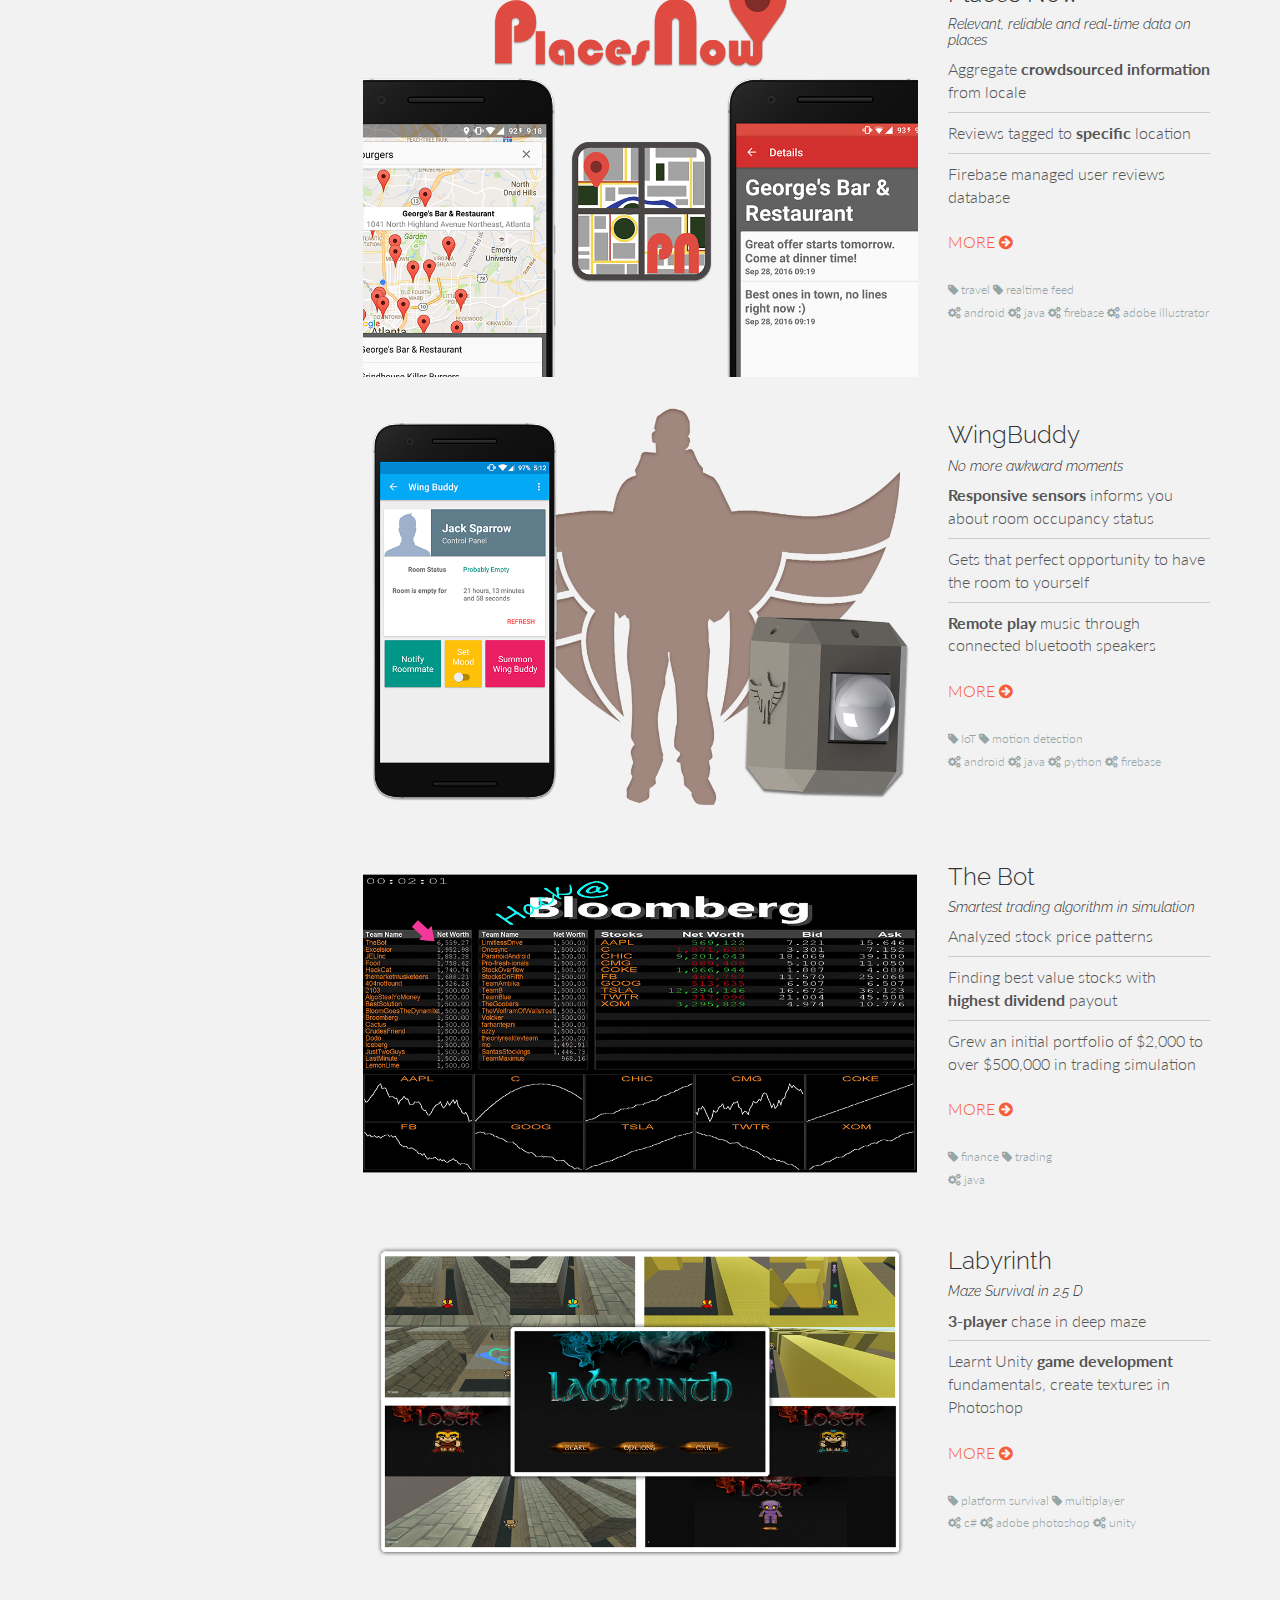
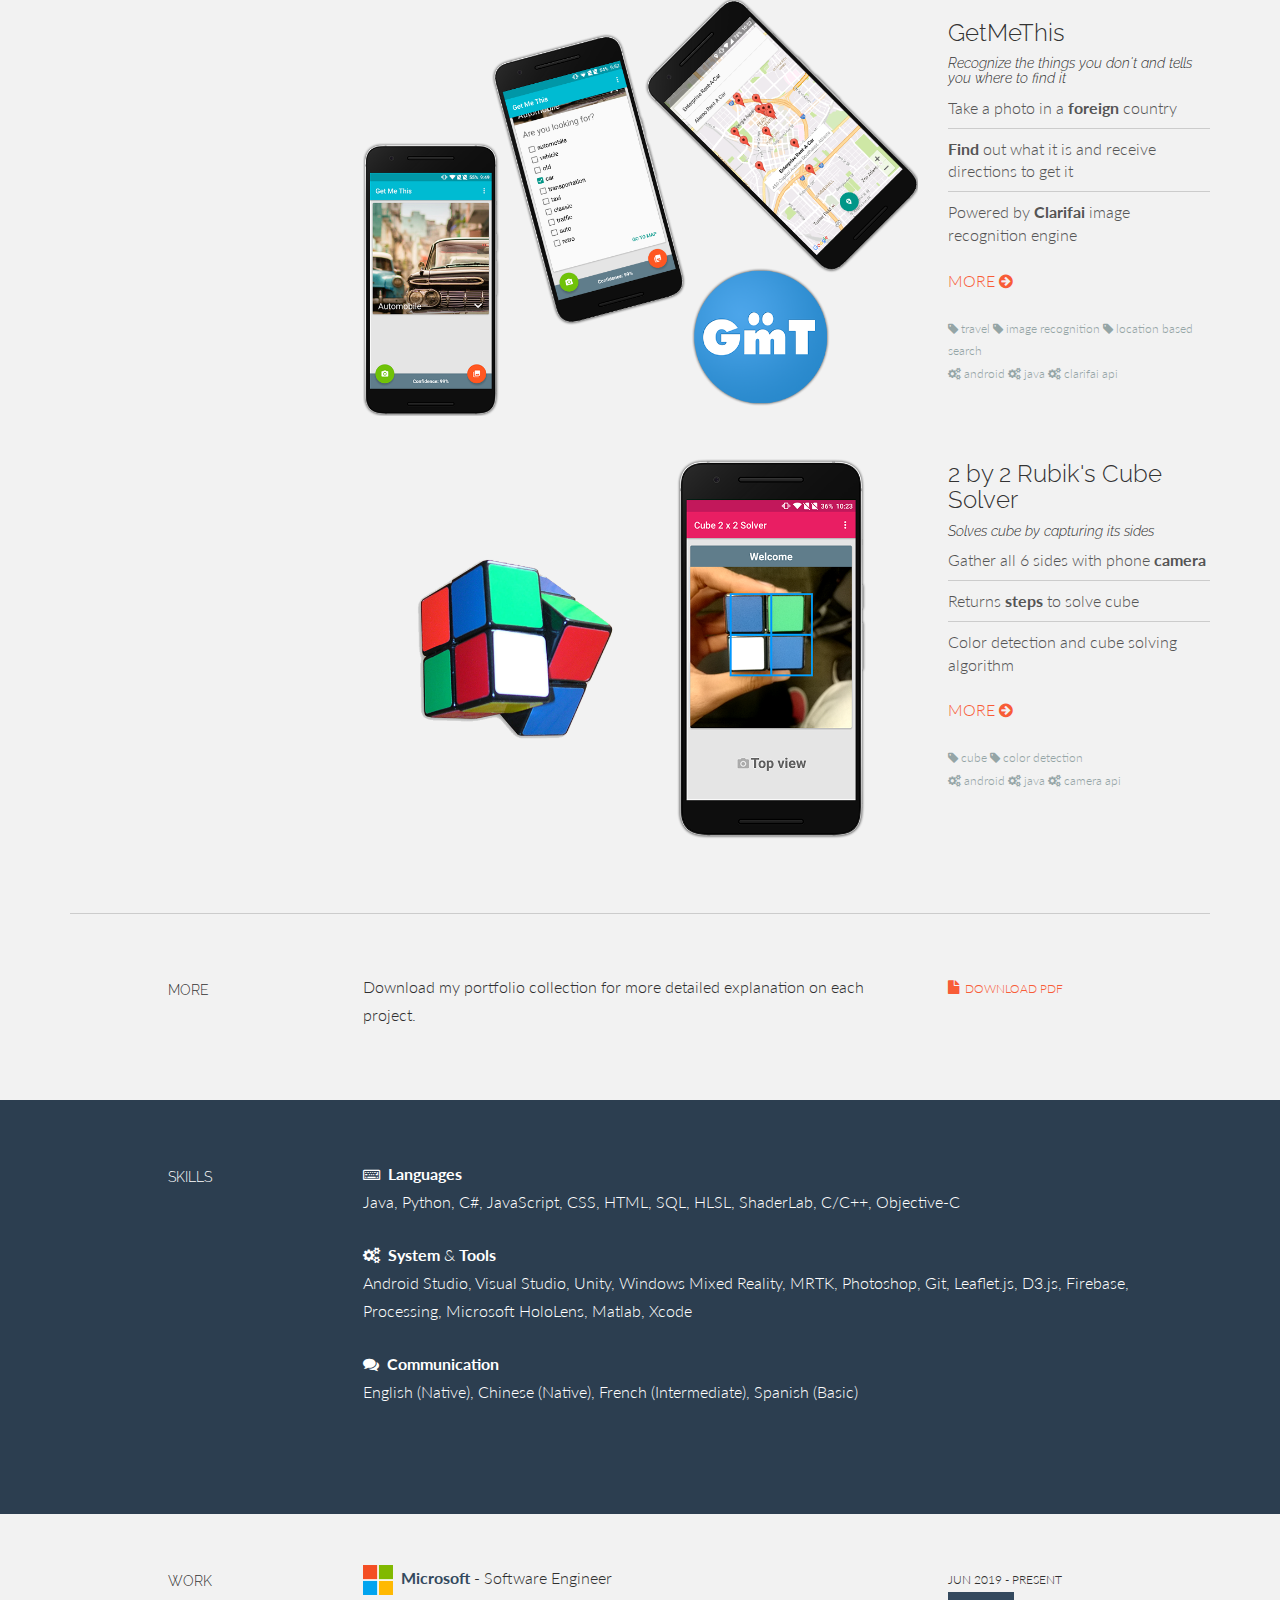
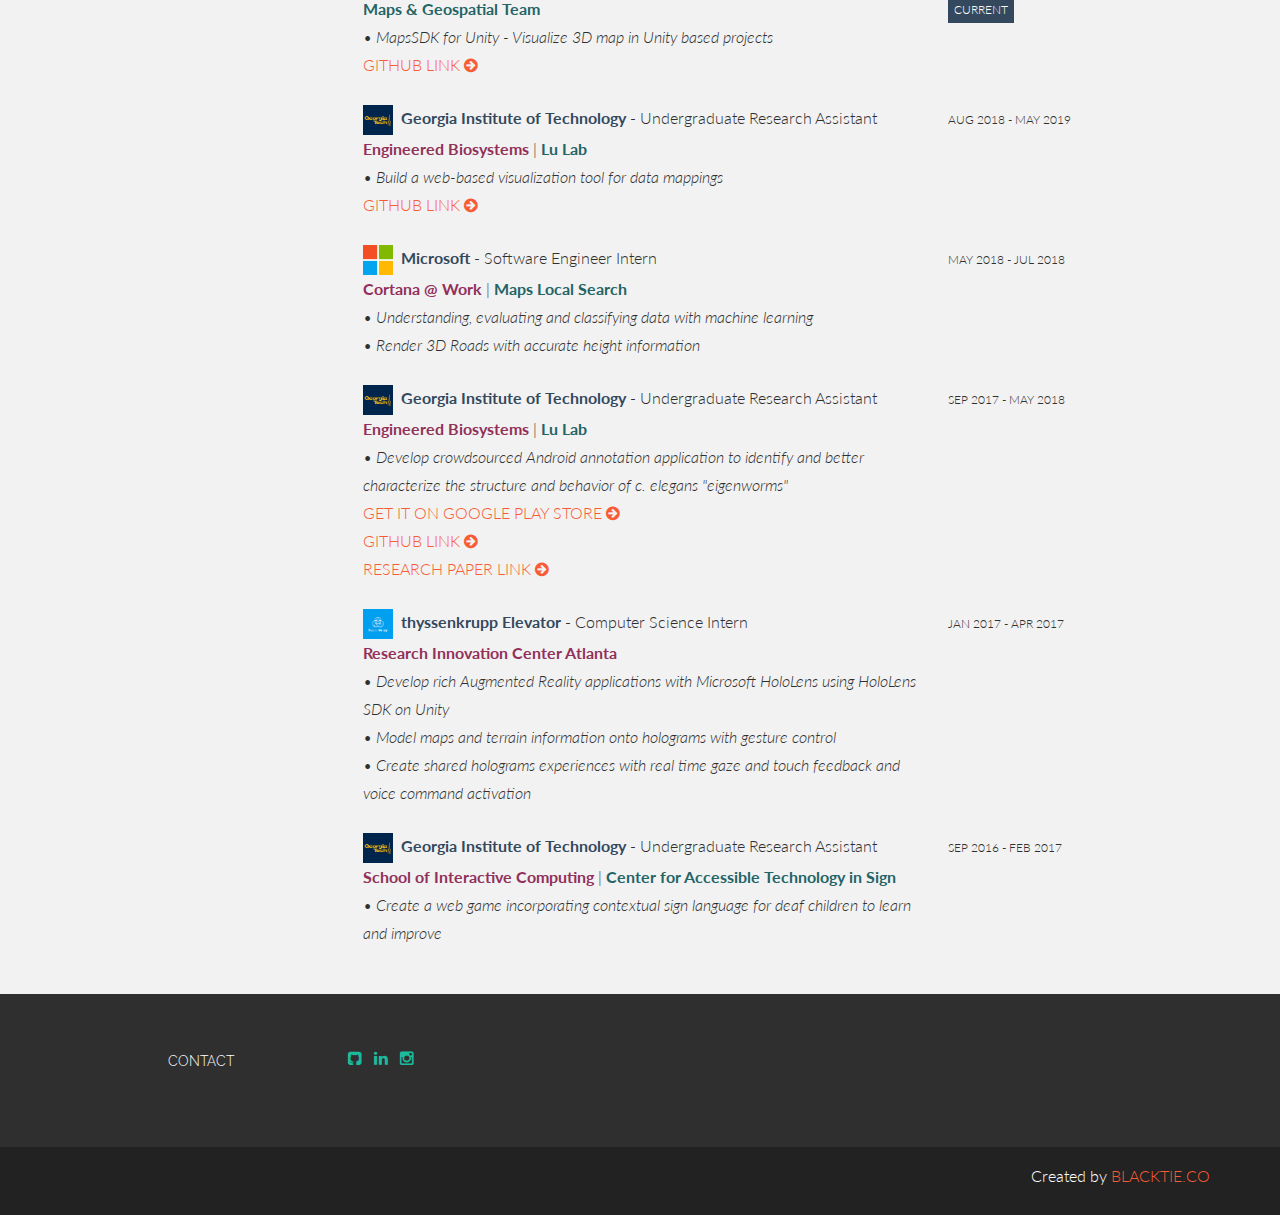
==== commit b3b82045: "Updated sections" ====
--- a/index.html
+++ b/index.html
@@ -6,7 +6,7 @@
     <meta name="description" content="">
 	<meta name="author" content="">
 	
-	<!-- Open Graph Metadata for providers -->
+	<!-- Open Graph Metadata for formatted preview -->
 	<meta property='og:title' content='Caden Jiang Portfolio'/>
 	<meta property='og:type' content='website'/>
 	<meta property='og:image' content='https://jiangshen.github.io/assets/img/site_thumbnail.jpg'/>
@@ -14,6 +14,12 @@
 	<meta property="og:image:type" content="image/jpeg" />
 	<meta property='og:description' content='Portfolio website for Caden Jiang showcasing latest works'/>
 	<meta property='og:url' content='https://jiangshen.github.io/'/>
+
+	<!-- Twitter specific formatted preview -->
+	<meta name='twitter:title' content='Caden Jiang Portfolio'/>
+	<meta name='twitter:description' content='Portfolio website for Caden Jiang showcasing latest works'/>
+	<meta name='twitter:image' content='https://jiangshen.github.io/assets/img/site_thumbnail.jpg'/>
+	<meta name='twitter:card' content='summary_large_image'/>
 
 	<link rel="shortcut icon" href="assets/ico/favicon.png">
 
@@ -129,89 +135,197 @@
 		<hr>
 	</div><!--/.container -->
 
-
-	<!--WORK DESCRIPTION -->
+	<!--PORTFOLIO DESCRIPTION -->
 	<div class="container desc">
 		<div class="row">
-
 				<div class="col-lg-2 col-lg-offset-1">
-					<h5>WORK</h5>
-				</div>
-
-                <div class="col-lg-6">
-					<p><img src = "assets/img/msft.jpg" height="30em" width="30em"><t>&nbsp;&nbsp;Microsoft</t> - Software Engineer<br/>
-						<span style="color:#236467;font-weight:bold;">Maps & Geospatial Team</span><br/>
-						<i>&bull; MapsSDK for Unity - Visualize 3D map in Unity based projects</i><br/>
-						<a href="https://github.com/microsoft/MapsSDK-Unity" target="_blank">GITHUB LINK <i class="icon-circle-arrow-right"></i></a>
-					</p>
-				</div>
-                <div class="col-lg-3">
-					<p><sm>JUN 2019 - PRESENT</sm><br/>
-					<imp><sm>CURRENT</sm></imp>
-					</p>
+					<h5>PORTFOLIO</h5>
+				</div>
+				<div class="col-lg-6">
+					<p><img class="img-responsive" src="assets/img/airpnp_square.png" alt=""></p>
+				</div>
+				<div class="col-lg-3">
+					<h3>AirPnP</h3>
+            <h5><i>Connecting private parking locations with desperate drivers</i></h5>
+            Finding that <b>private parking</b> spot in a congested area<hr />
+            Quick registration, <b>fast</b> transaction<hr />
+            Built on Linode cloud servers with powerful MongoDB backend
+            <br/><br/>
+            <a href="http://devpost.com/software/airpnp-sn7hdb" target="_blank">MORE <i class="icon-circle-arrow-right"></i></a>
+            <br/><br/>
+	          <more>
+                <sm><i class="icon-tag"></i> parking </sm>
+                <sm><i class="icon-tag"></i> mobility </sm>
+            </more><br/>
+            <more>
+                <sm><i class="icon-gears"></i> android </sm>
+                <sm><i class="icon-gears"></i> java </sm>
+                <sm><i class="icon-gears"></i> json </sm>
+                <sm><i class="icon-gears"></i> mongodb </sm>
+                <sm><i class="icon-gears"></i> linode </sm>
+                <sm><i class="icon-gears"></i> nexmo api </sm>
+                <sm><i class="icon-gears"></i> nessie api </sm>
+            </more><br/><br/>
 				</div>
 
 				<div class="col-lg-6 col-lg-offset-3">
-					<p><img src = "assets/img/gt.jpg" height="30em" width="30em"><t>&nbsp;&nbsp;Georgia Institute of Technology</t> - Undergraduate Research Assistant<br/>
-						<span style="color:#913059;font-weight:bold;">Engineered Biosystems</span> | <span style="color:#236467;font-weight:bold;">Lu Lab</span><br/>
-						<i>&bull; Build a web-based visualization tool for data mappings</i><br/>
-						<a href="https://github.com/jiangshen/WurmVis" target="_blank">GITHUB LINK <i class="icon-circle-arrow-right"></i></a>
-					</p>
-				</div>
-				<div class="col-lg-3">
-					<p><sm>AUG 2018 - MAY 2019</sm></p>
+					<p><img class="img-responsive" src="assets/img/places_now_square.png" alt=""></p>
+				</div>
+				<div class="col-lg-3">
+					<h3>Places Now</h3>
+            <h5><i>Relevant, reliable and real-time data on places</i></h5>
+            Aggregate <b>crowdsourced information</b> from locale<hr />
+            Reviews tagged to <b>specific</b> location<hr />
+            Firebase managed user reviews database
+            <br/><br/>
+            <a href="http://devpost.com/software/places-now-3vxy4r" target="_blank">MORE <i class="icon-circle-arrow-right"></i></a>
+            <br/><br/>
+					    <more>
+                  <sm><i class="icon-tag"></i> travel </sm>
+                  <sm><i class="icon-tag"></i> realtime feed </sm>
+              </more><br/>
+              <more>
+                  <sm><i class="icon-gears"></i> android </sm>
+                  <sm><i class="icon-gears"></i> java </sm>
+                  <sm><i class="icon-gears"></i> firebase </sm>
+                  <sm><i class="icon-gears"></i> adobe illustrator </sm>
+              </more><br/><br/>
+				</div>
+
+				<div class="col-lg-6 col-lg-offset-3">
+					<p><img class="img-responsive" src="assets/img/wingbuddy_square.png" alt=""></p>
+				</div>
+				<div class="col-lg-3">
+					<h3>WingBuddy</h3>
+            <h5><i>No more awkward moments</i></h5>
+            <b>Responsive sensors</b> informs you about room occupancy status<hr />
+            Gets that perfect opportunity to have the room to yourself<hr />
+            <b>Remote play</b> music through connected bluetooth speakers
+            <br/><br/>
+            <a href="http://devpost.com/software/wingbuddy" target="_blank">MORE <i class="icon-circle-arrow-right"></i></a>
+            <br/><br/>
+            <more>
+                <sm><i class="icon-tag"></i> IoT </sm>
+                <sm><i class="icon-tag"></i> motion detection </sm>
+            </more><br/>
+            <more>
+                <sm><i class="icon-gears"></i> android </sm>
+                <sm><i class="icon-gears"></i> java </sm>
+                <sm><i class="icon-gears"></i> python </sm>
+                <sm><i class="icon-gears"></i> firebase </sm>
+            </more><br/><br/>
 				</div>
 
                 <div class="col-lg-6 col-lg-offset-3">
-					<p><img src = "assets/img/msft.jpg" height="30em" width="30em"><t>&nbsp;&nbsp;Microsoft</t> - Software Engineer Intern<br/>
-						<span style="color:#913059;font-weight:bold;">Cortana @ Work</span> | <span style="color:#236467;font-weight:bold;">Maps Local Search</span><br/>
-                        <i>&bull; Understanding, evaluating and classifying data with machine learning </i><br/>
-                        <i>&bull; Render 3D Roads with accurate height information</i><br/>
-					</p>
-				</div>
-				<div class="col-lg-3">
-					<p><sm>MAY 2018 - JUL 2018</sm></p>
+					<p><img class="img-responsive" src="assets/img/the_bot_square.png" alt=""></p>
+				</div>
+				<div class="col-lg-3">
+					<h3>The Bot</h3>
+                    <h5><i>Smartest trading algorithm in simulation</i></h5>
+                    Analyzed stock price patterns<hr />
+                    Finding best value stocks with <b>highest dividend</b> payout<hr />
+                    Grew an initial portfolio of $2,000 to over $500,000 in trading simulation
+                    <br/><br/>
+                    <a href="https://github.com/jiangshen/BotAlwaysWins" target="_blank">MORE <i class="icon-circle-arrow-right"></i></a>
+                    <br/><br/>
+					<more>
+                        <sm><i class="icon-tag"></i> finance </sm>
+                        <sm><i class="icon-tag"></i> trading </sm>
+                    </more><br/>
+                    <more>
+                        <sm><i class="icon-gears"></i> java </sm>
+                    </more><br/><br/>
 				</div>
 
                 <div class="col-lg-6 col-lg-offset-3">
-					<p><img src = "assets/img/gt.jpg" height="30em" width="30em"><t>&nbsp;&nbsp;Georgia Institute of Technology</t> - Undergraduate Research Assistant<br/>
-						<span style="color:#913059;font-weight:bold;">Engineered Biosystems</span> | <span style="color:#236467;font-weight:bold;">Lu Lab</span><br/>
-                        <i>&bull; Develop crowdsourced Android annotation application to identify and better characterize the structure and behavior of c. elegans "eigenworms"</i><br/>
-						<a href="https://play.google.com/store/apps/details?id=com.caden.drawing.wurmpaint" target="_blank">GET IT ON GOOGLE PLAY STORE <i class="icon-circle-arrow-right"></i></a><br/>
-						<a href="https://github.com/jiangshen/WurmPaint" target="_blank">GITHUB LINK <i class="icon-circle-arrow-right"></i></a><br/>
-						<a href="https://www.future-science.com/doi/10.2144/btn-2019-0010" target="_blank">RESEARCH PAPER LINK <i class="icon-circle-arrow-right"></i></a>
-					</p>
-				</div>
-				<div class="col-lg-3">
-					<p><sm>SEP 2017 - MAY 2018</sm></p>
+					<p><img class="img-responsive" src="assets/img/labyrinth_square.png" alt=""></p>
+				</div>
+				<div class="col-lg-3">
+					<h3>Labyrinth</h3>
+                    <h5><i>Maze Survival in 2.5 D</i></h5>
+                    <b>3-player</b> chase in deep maze<hr />
+                    Learnt Unity <b>game development</b> fundamentals, create textures in Photoshop
+                    <br/><br/>
+                    <a href="http://devpost.com/software/labyrinth-dsp56c" target="_blank">MORE <i class="icon-circle-arrow-right"></i></a>
+                    <br/><br/>
+                    <more>
+                        <sm><i class="icon-tag"></i> platform survival </sm>
+                        <sm><i class="icon-tag"></i> multiplayer </sm>
+                    </more><br/>
+                    <more>
+                        <sm><i class="icon-gears"></i> c# </sm>
+                        <sm><i class="icon-gears"></i> adobe photoshop </sm>
+                        <sm><i class="icon-gears"></i> unity </sm>
+                    </more><br/><br/>
 				</div>
 
                 <div class="col-lg-6 col-lg-offset-3">
-					<p><img src = "assets/img/tk.jpg" height="30em" width="30em"><t>&nbsp;&nbsp;thyssenkrupp Elevator</t> - Computer Science Intern<br/>
-						<span style="color:#913059;font-weight:bold;">Research Innovation Center Atlanta</span><br/>
-                        <i>&bull; Develop rich Augmented Reality applications with Microsoft HoloLens using HoloLens SDK on Unity</i><br/>
-                        <i>&bull; Model maps and terrain information onto holograms with gesture control</i><br/>
-                        <i>&bull; Create shared holograms experiences with real time gaze and touch feedback and voice command activation</i>
-					</p>
-				</div>
-				<div class="col-lg-3">
-					<p><sm>JAN 2017 - APR 2017</sm></p>
-				</div>
-
-				<div class="col-lg-6 col-lg-offset-3">
-					<p><img src = "assets/img/gt.jpg" height="30em" width="30em"><t>&nbsp;&nbsp;Georgia Institute of Technology</t> - Undergraduate Research Assistant<br/>
-						<span style="color:#913059;font-weight:bold;">School of Interactive Computing</span> | <span style="color:#236467;font-weight:bold;">Center for Accessible Technology in Sign</span><br/>
-                        <i>&bull; Create a web game incorporating contextual sign language for deaf children to learn and improve</i>
-					</p>
-				</div>
-				<div class="col-lg-3">
-					<p><sm>SEP 2016 - FEB 2017</sm></p>
-				</div>
-
+					<p><img class="img-responsive" src="assets/img/getmethis_square.png" alt=""></p>
+				</div>
+				<div class="col-lg-3">
+					<h3>GetMeThis</h3>
+                    <h5><i>Recognize the things you don't and tells you where to find it</i></h5>
+                    Take a photo in a <b>foreign</b> country<hr />
+                    <b>Find</b> out what it is and receive directions to get it<hr />
+                    Powered by <b>Clarifai</b> image recognition engine
+                    <br/><br/>
+                    <a href="http://devpost.com/software/get-me-this" target="_blank">MORE <i class="icon-circle-arrow-right"></i></a>
+                    <br/><br/>
+                    <more>
+                        <sm><i class="icon-tag"></i> travel </sm>
+                        <sm><i class="icon-tag"></i> image recognition </sm>
+                        <sm><i class="icon-tag"></i> location based search </sm>
+                    </more><br/>
+                    <more>
+                        <sm><i class="icon-gears"></i> android </sm>
+                        <sm><i class="icon-gears"></i> java </sm>
+                        <sm><i class="icon-gears"></i> clarifai api </sm>
+                    </more><br/><br/>
+				</div>
+
+                <div class="col-lg-6 col-lg-offset-3">
+					<p><img class="img-responsive" src="assets/img/cube_solver_square.png" alt=""></p>
+				</div>
+				<div class="col-lg-3">
+					<h3>2 by 2 Rubik's Cube Solver</h3>
+                    <h5><i>Solves cube by capturing its sides</i></h5>
+                    Gather all 6 sides with phone <b>camera</b><hr />
+                    Returns <b>steps</b> to solve cube<hr />
+                    Color detection and cube solving algorithm
+                    <br/><br/>
+                    <a href="https://github.com/jiangshen/Rubik-sCube2x2Solver" target="_blank">MORE <i class="icon-circle-arrow-right"></i></a>
+                    <br/><br/>
+                    <more>
+                        <sm><i class="icon-tag"></i> cube </sm>
+                        <sm><i class="icon-tag"></i> color detection </sm>
+                    </more><br/>
+                    <more>
+                        <sm><i class="icon-gears"></i> android </sm>
+                        <sm><i class="icon-gears"></i> java </sm>
+                        <sm><i class="icon-gears"></i> camera api </sm>
+                    </more><br/><br/>
+				</div>
 		</div><!--/.row -->
 		<br>
-		<!-- <hr> -->
+        <hr />
 	</div><!--/.container -->
+
+    <div class="container desc">
+		<div class="row">
+            <div class="col-lg-2 col-lg-offset-1">
+                <h5>MORE</h5>
+            </div>
+            <div class="col-lg-6">
+                <p>Download my portfolio collection for more detailed explanation on each project.</p>
+            </div>
+            <div class="col-lg-3">
+                <p><a href="assets/data/cj_proj.pdf" target="_blank"><i class="icon-file"></i><sm>&nbsp;&nbsp;DOWNLOAD PDF</sm></a> </p>
+            </div>
+        </div><!--/.row -->
+		<br>
+        <br>
+	</div><!--/.container -->
+
 
 	<!--AWARDS DESCRIPTION -->
 	<!-- <div class="container desc">
@@ -243,7 +357,6 @@
 	</div> -->
 
     <!--/.container -->
-
 
 	<!--SKILLS DESCRIPTION -->
 	<div id="skillswrap">
@@ -378,200 +491,90 @@
 		</div><!--/.container -->
 	</div><!--/ #skillswrap -->
 
-
-
 	<section id="work" name="work"></section>
-	<!--PORTFOLIO DESCRIPTION -->
+
+	<!--WORK DESCRIPTION -->
 	<div class="container desc">
 		<div class="row">
+
 				<div class="col-lg-2 col-lg-offset-1">
-					<h5>PORTFOLIO</h5>
-				</div>
-				<div class="col-lg-6">
-					<p><img class="img-responsive" src="assets/img/airpnp_square.png" alt=""></p>
-				</div>
-				<div class="col-lg-3">
-					<h3>AirPnP</h3>
-            <h5><i>Connecting private parking locations with desperate drivers</i></h5>
-            Finding that <b>private parking</b> spot in a congested area<hr />
-            Quick registration, <b>fast</b> transaction<hr />
-            Built on Linode cloud servers with powerful MongoDB backend
-            <br/><br/>
-            <a href="http://devpost.com/software/airpnp-sn7hdb" target="_blank">MORE <i class="icon-circle-arrow-right"></i></a>
-            <br/><br/>
-	          <more>
-                <sm><i class="icon-tag"></i> parking </sm>
-                <sm><i class="icon-tag"></i> mobility </sm>
-            </more><br/>
-            <more>
-                <sm><i class="icon-gears"></i> android </sm>
-                <sm><i class="icon-gears"></i> java </sm>
-                <sm><i class="icon-gears"></i> json </sm>
-                <sm><i class="icon-gears"></i> mongodb </sm>
-                <sm><i class="icon-gears"></i> linode </sm>
-                <sm><i class="icon-gears"></i> nexmo api </sm>
-                <sm><i class="icon-gears"></i> nessie api </sm>
-            </more><br/><br/>
+					<h5>WORK</h5>
+				</div>
+
+                <div class="col-lg-6">
+					<p><img src = "assets/img/msft.jpg" height="30em" width="30em"><t>&nbsp;&nbsp;Microsoft</t> - Software Engineer<br/>
+						<span style="color:#236467;font-weight:bold;">Maps & Geospatial Team</span><br/>
+						<i>&bull; MapsSDK for Unity - Visualize 3D map in Unity based projects</i><br/>
+						<a href="https://github.com/microsoft/MapsSDK-Unity" target="_blank">GITHUB LINK <i class="icon-circle-arrow-right"></i></a>
+					</p>
+				</div>
+                <div class="col-lg-3">
+					<p><sm>JUN 2019 - PRESENT</sm><br/>
+					<imp><sm>CURRENT</sm></imp>
+					</p>
 				</div>
 
 				<div class="col-lg-6 col-lg-offset-3">
-					<p><img class="img-responsive" src="assets/img/places_now_square.png" alt=""></p>
-				</div>
-				<div class="col-lg-3">
-					<h3>Places Now</h3>
-            <h5><i>Relevant, reliable and real-time data on places</i></h5>
-            Aggregate <b>crowdsourced information</b> from locale<hr />
-            Reviews tagged to <b>specific</b> location<hr />
-            Firebase managed user reviews database
-            <br/><br/>
-            <a href="http://devpost.com/software/places-now-3vxy4r" target="_blank">MORE <i class="icon-circle-arrow-right"></i></a>
-            <br/><br/>
-					    <more>
-                  <sm><i class="icon-tag"></i> travel </sm>
-                  <sm><i class="icon-tag"></i> realtime feed </sm>
-              </more><br/>
-              <more>
-                  <sm><i class="icon-gears"></i> android </sm>
-                  <sm><i class="icon-gears"></i> java </sm>
-                  <sm><i class="icon-gears"></i> firebase </sm>
-                  <sm><i class="icon-gears"></i> adobe illustrator </sm>
-              </more><br/><br/>
+					<p><img src = "assets/img/gt.jpg" height="30em" width="30em"><t>&nbsp;&nbsp;Georgia Institute of Technology</t> - Undergraduate Research Assistant<br/>
+						<span style="color:#913059;font-weight:bold;">Engineered Biosystems</span> | <span style="color:#236467;font-weight:bold;">Lu Lab</span><br/>
+						<i>&bull; Build a web-based visualization tool for data mappings</i><br/>
+						<a href="https://github.com/jiangshen/WurmVis" target="_blank">GITHUB LINK <i class="icon-circle-arrow-right"></i></a>
+					</p>
+				</div>
+				<div class="col-lg-3">
+					<p><sm>AUG 2018 - MAY 2019</sm></p>
+				</div>
+
+                <div class="col-lg-6 col-lg-offset-3">
+					<p><img src = "assets/img/msft.jpg" height="30em" width="30em"><t>&nbsp;&nbsp;Microsoft</t> - Software Engineer Intern<br/>
+						<span style="color:#913059;font-weight:bold;">Cortana @ Work</span> | <span style="color:#236467;font-weight:bold;">Maps Local Search</span><br/>
+                        <i>&bull; Understanding, evaluating and classifying data with machine learning </i><br/>
+                        <i>&bull; Render 3D Roads with accurate height information</i><br/>
+					</p>
+				</div>
+				<div class="col-lg-3">
+					<p><sm>MAY 2018 - JUL 2018</sm></p>
+				</div>
+
+                <div class="col-lg-6 col-lg-offset-3">
+					<p><img src = "assets/img/gt.jpg" height="30em" width="30em"><t>&nbsp;&nbsp;Georgia Institute of Technology</t> - Undergraduate Research Assistant<br/>
+						<span style="color:#913059;font-weight:bold;">Engineered Biosystems</span> | <span style="color:#236467;font-weight:bold;">Lu Lab</span><br/>
+                        <i>&bull; Develop crowdsourced Android annotation application to identify and better characterize the structure and behavior of c. elegans "eigenworms"</i><br/>
+						<a href="https://play.google.com/store/apps/details?id=com.caden.drawing.wurmpaint" target="_blank">GET IT ON GOOGLE PLAY STORE <i class="icon-circle-arrow-right"></i></a><br/>
+						<a href="https://github.com/jiangshen/WurmPaint" target="_blank">GITHUB LINK <i class="icon-circle-arrow-right"></i></a><br/>
+						<a href="https://www.future-science.com/doi/10.2144/btn-2019-0010" target="_blank">RESEARCH PAPER LINK <i class="icon-circle-arrow-right"></i></a>
+					</p>
+				</div>
+				<div class="col-lg-3">
+					<p><sm>SEP 2017 - MAY 2018</sm></p>
+				</div>
+
+                <div class="col-lg-6 col-lg-offset-3">
+					<p><img src = "assets/img/tk.jpg" height="30em" width="30em"><t>&nbsp;&nbsp;thyssenkrupp Elevator</t> - Computer Science Intern<br/>
+						<span style="color:#913059;font-weight:bold;">Research Innovation Center Atlanta</span><br/>
+                        <i>&bull; Develop rich Augmented Reality applications with Microsoft HoloLens using HoloLens SDK on Unity</i><br/>
+                        <i>&bull; Model maps and terrain information onto holograms with gesture control</i><br/>
+                        <i>&bull; Create shared holograms experiences with real time gaze and touch feedback and voice command activation</i>
+					</p>
+				</div>
+				<div class="col-lg-3">
+					<p><sm>JAN 2017 - APR 2017</sm></p>
 				</div>
 
 				<div class="col-lg-6 col-lg-offset-3">
-					<p><img class="img-responsive" src="assets/img/wingbuddy_square.png" alt=""></p>
-				</div>
-				<div class="col-lg-3">
-					<h3>WingBuddy</h3>
-            <h5><i>No more awkward moments</i></h5>
-            <b>Responsive sensors</b> informs you about room occupancy status<hr />
-            Gets that perfect opportunity to have the room to yourself<hr />
-            <b>Remote play</b> music through connected bluetooth speakers
-            <br/><br/>
-            <a href="http://devpost.com/software/wingbuddy" target="_blank">MORE <i class="icon-circle-arrow-right"></i></a>
-            <br/><br/>
-            <more>
-                <sm><i class="icon-tag"></i> IoT </sm>
-                <sm><i class="icon-tag"></i> motion detection </sm>
-            </more><br/>
-            <more>
-                <sm><i class="icon-gears"></i> android </sm>
-                <sm><i class="icon-gears"></i> java </sm>
-                <sm><i class="icon-gears"></i> python </sm>
-                <sm><i class="icon-gears"></i> firebase </sm>
-            </more><br/><br/>
-				</div>
-
-                <div class="col-lg-6 col-lg-offset-3">
-					<p><img class="img-responsive" src="assets/img/the_bot_square.png" alt=""></p>
-				</div>
-				<div class="col-lg-3">
-					<h3>The Bot</h3>
-                    <h5><i>Smartest trading algorithm in simulation</i></h5>
-                    Analyzed stock price patterns<hr />
-                    Finding best value stocks with <b>highest dividend</b> payout<hr />
-                    Grew an initial portfolio of $2,000 to over $500,000 in trading simulation
-                    <br/><br/>
-                    <a href="https://github.com/jiangshen/BotAlwaysWins" target="_blank">MORE <i class="icon-circle-arrow-right"></i></a>
-                    <br/><br/>
-					<more>
-                        <sm><i class="icon-tag"></i> finance </sm>
-                        <sm><i class="icon-tag"></i> trading </sm>
-                    </more><br/>
-                    <more>
-                        <sm><i class="icon-gears"></i> java </sm>
-                    </more><br/><br/>
-				</div>
-
-                <div class="col-lg-6 col-lg-offset-3">
-					<p><img class="img-responsive" src="assets/img/labyrinth_square.png" alt=""></p>
-				</div>
-				<div class="col-lg-3">
-					<h3>Labyrinth</h3>
-                    <h5><i>Maze Survival in 2.5 D</i></h5>
-                    <b>3-player</b> chase in deep maze<hr />
-                    Learnt Unity <b>game development</b> fundamentals, create textures in Photoshop
-                    <br/><br/>
-                    <a href="http://devpost.com/software/labyrinth-dsp56c" target="_blank">MORE <i class="icon-circle-arrow-right"></i></a>
-                    <br/><br/>
-                    <more>
-                        <sm><i class="icon-tag"></i> platform survival </sm>
-                        <sm><i class="icon-tag"></i> multiplayer </sm>
-                    </more><br/>
-                    <more>
-                        <sm><i class="icon-gears"></i> c# </sm>
-                        <sm><i class="icon-gears"></i> adobe photoshop </sm>
-                        <sm><i class="icon-gears"></i> unity </sm>
-                    </more><br/><br/>
-				</div>
-
-                <div class="col-lg-6 col-lg-offset-3">
-					<p><img class="img-responsive" src="assets/img/getmethis_square.png" alt=""></p>
-				</div>
-				<div class="col-lg-3">
-					<h3>GetMeThis</h3>
-                    <h5><i>Recognize the things you don't and tells you where to find it</i></h5>
-                    Take a photo in a <b>foreign</b> country<hr />
-                    <b>Find</b> out what it is and receive directions to get it<hr />
-                    Powered by <b>Clarifai</b> image recognition engine
-                    <br/><br/>
-                    <a href="http://devpost.com/software/get-me-this" target="_blank">MORE <i class="icon-circle-arrow-right"></i></a>
-                    <br/><br/>
-                    <more>
-                        <sm><i class="icon-tag"></i> travel </sm>
-                        <sm><i class="icon-tag"></i> image recognition </sm>
-                        <sm><i class="icon-tag"></i> location based search </sm>
-                    </more><br/>
-                    <more>
-                        <sm><i class="icon-gears"></i> android </sm>
-                        <sm><i class="icon-gears"></i> java </sm>
-                        <sm><i class="icon-gears"></i> clarifai api </sm>
-                    </more><br/><br/>
-				</div>
-
-                <div class="col-lg-6 col-lg-offset-3">
-					<p><img class="img-responsive" src="assets/img/cube_solver_square.png" alt=""></p>
-				</div>
-				<div class="col-lg-3">
-					<h3>2 by 2 Rubik's Cube Solver</h3>
-                    <h5><i>Solves cube by capturing its sides</i></h5>
-                    Gather all 6 sides with phone <b>camera</b><hr />
-                    Returns <b>steps</b> to solve cube<hr />
-                    Color detection and cube solving algorithm
-                    <br/><br/>
-                    <a href="https://github.com/jiangshen/Rubik-sCube2x2Solver" target="_blank">MORE <i class="icon-circle-arrow-right"></i></a>
-                    <br/><br/>
-                    <more>
-                        <sm><i class="icon-tag"></i> cube </sm>
-                        <sm><i class="icon-tag"></i> color detection </sm>
-                    </more><br/>
-                    <more>
-                        <sm><i class="icon-gears"></i> android </sm>
-                        <sm><i class="icon-gears"></i> java </sm>
-                        <sm><i class="icon-gears"></i> camera api </sm>
-                    </more><br/><br/>
-				</div>
+					<p><img src = "assets/img/gt.jpg" height="30em" width="30em"><t>&nbsp;&nbsp;Georgia Institute of Technology</t> - Undergraduate Research Assistant<br/>
+						<span style="color:#913059;font-weight:bold;">School of Interactive Computing</span> | <span style="color:#236467;font-weight:bold;">Center for Accessible Technology in Sign</span><br/>
+                        <i>&bull; Create a web game incorporating contextual sign language for deaf children to learn and improve</i>
+					</p>
+				</div>
+				<div class="col-lg-3">
+					<p><sm>SEP 2016 - FEB 2017</sm></p>
+				</div>
+
 		</div><!--/.row -->
 		<br>
-        <hr />
+		<!-- <hr> -->
 	</div><!--/.container -->
-
-    <div class="container desc">
-		<div class="row">
-            <div class="col-lg-2 col-lg-offset-1">
-                <h5>MORE</h5>
-            </div>
-            <div class="col-lg-6">
-                <p>Download my portfolio collection for more detailed explanation on each project.</p>
-            </div>
-            <div class="col-lg-3">
-                <p><a href="assets/data/cj_proj.pdf" target="_blank"><i class="icon-file"></i><sm>&nbsp;&nbsp;DOWNLOAD PDF</sm></a> </p>
-            </div>
-        </div><!--/.row -->
-		<br>
-        <br>
-	</div><!--/.container -->
-
 
 	<section id="contact" name="contact"></section>
 	<!--FOOTER DESCRIPTION -->
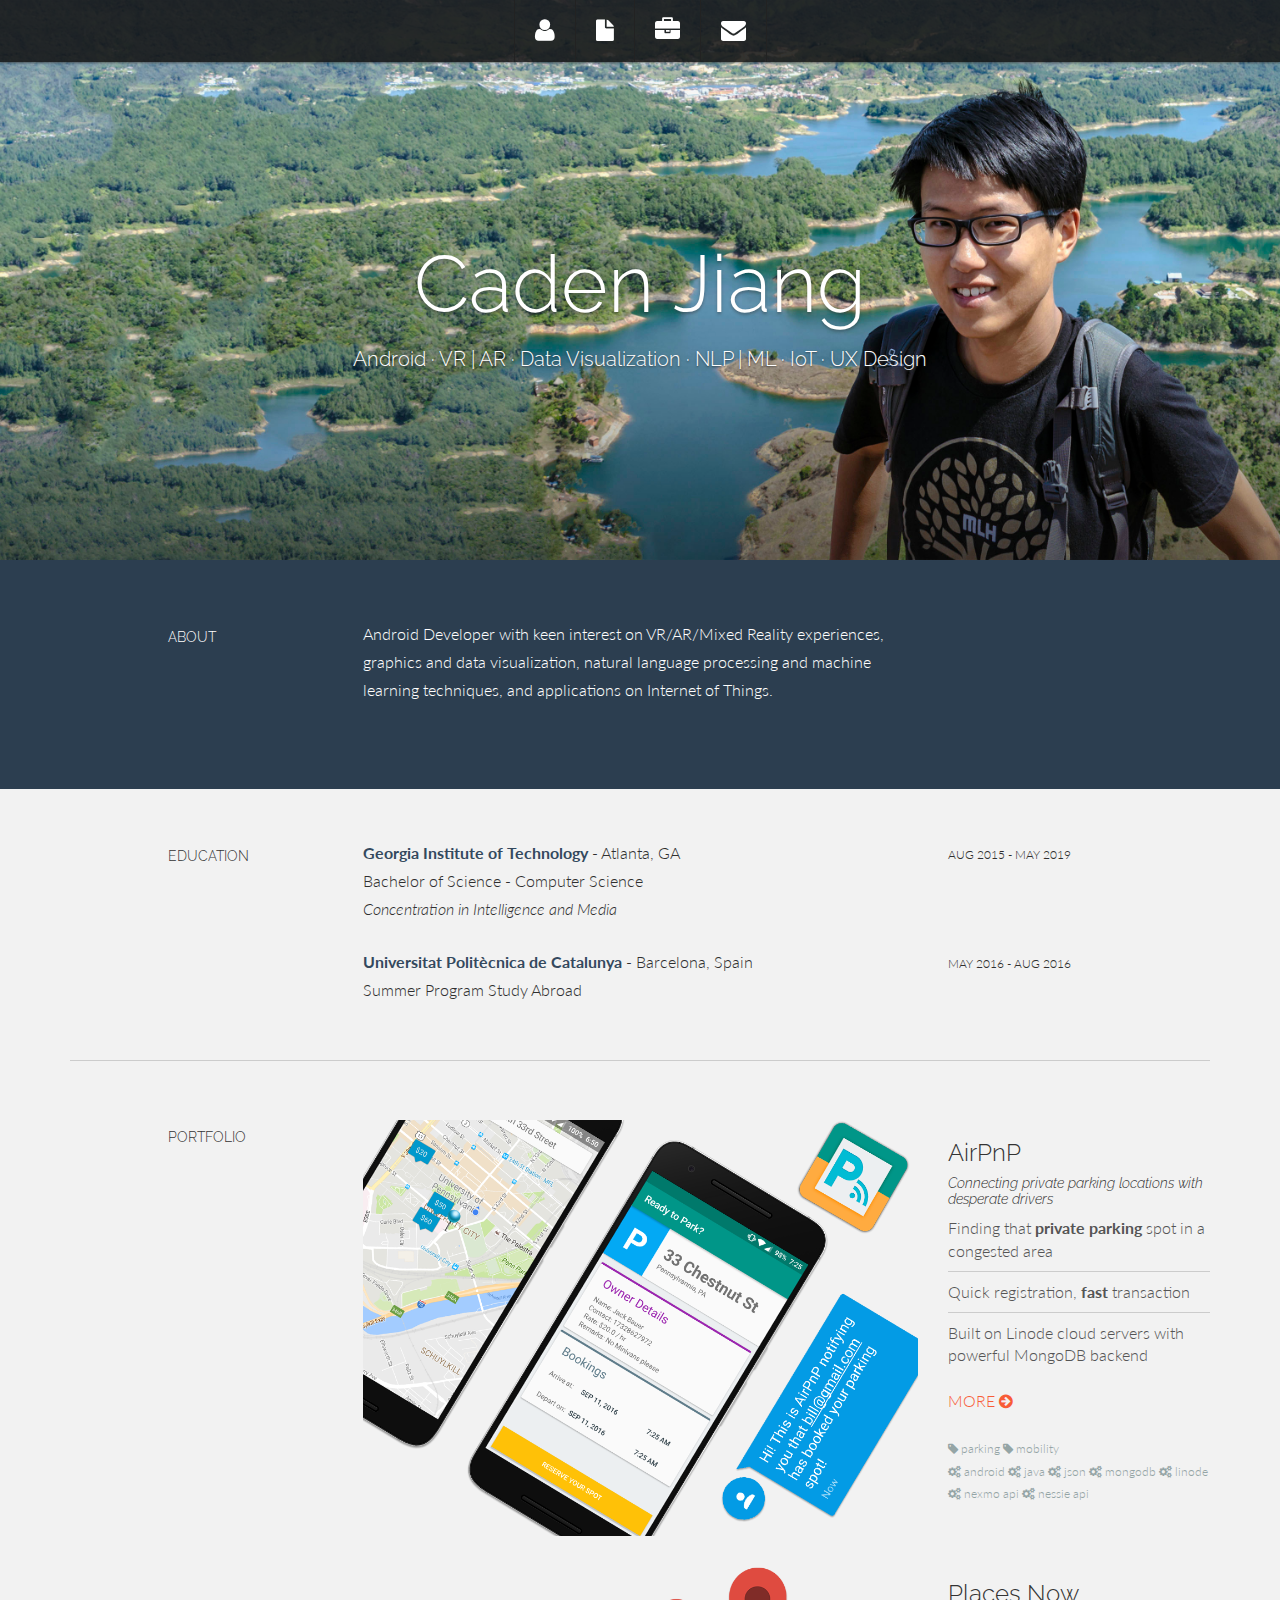
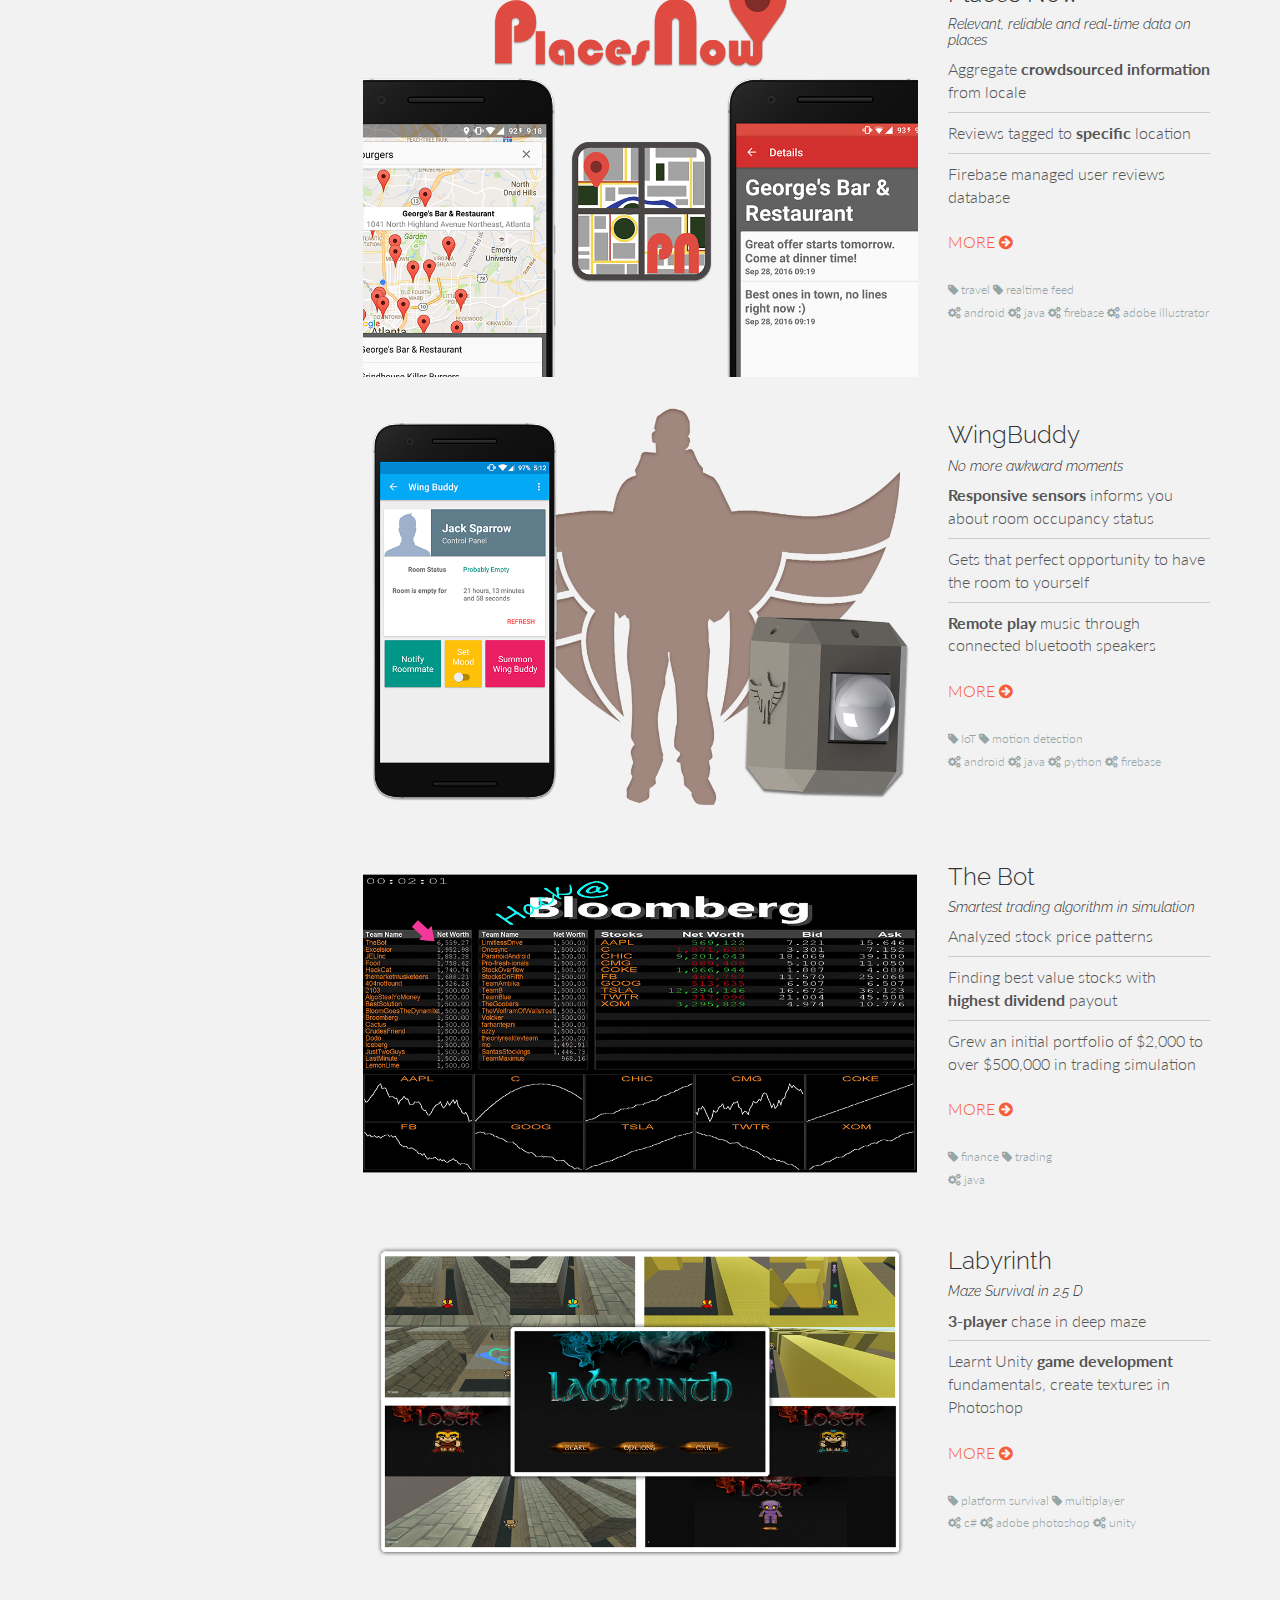
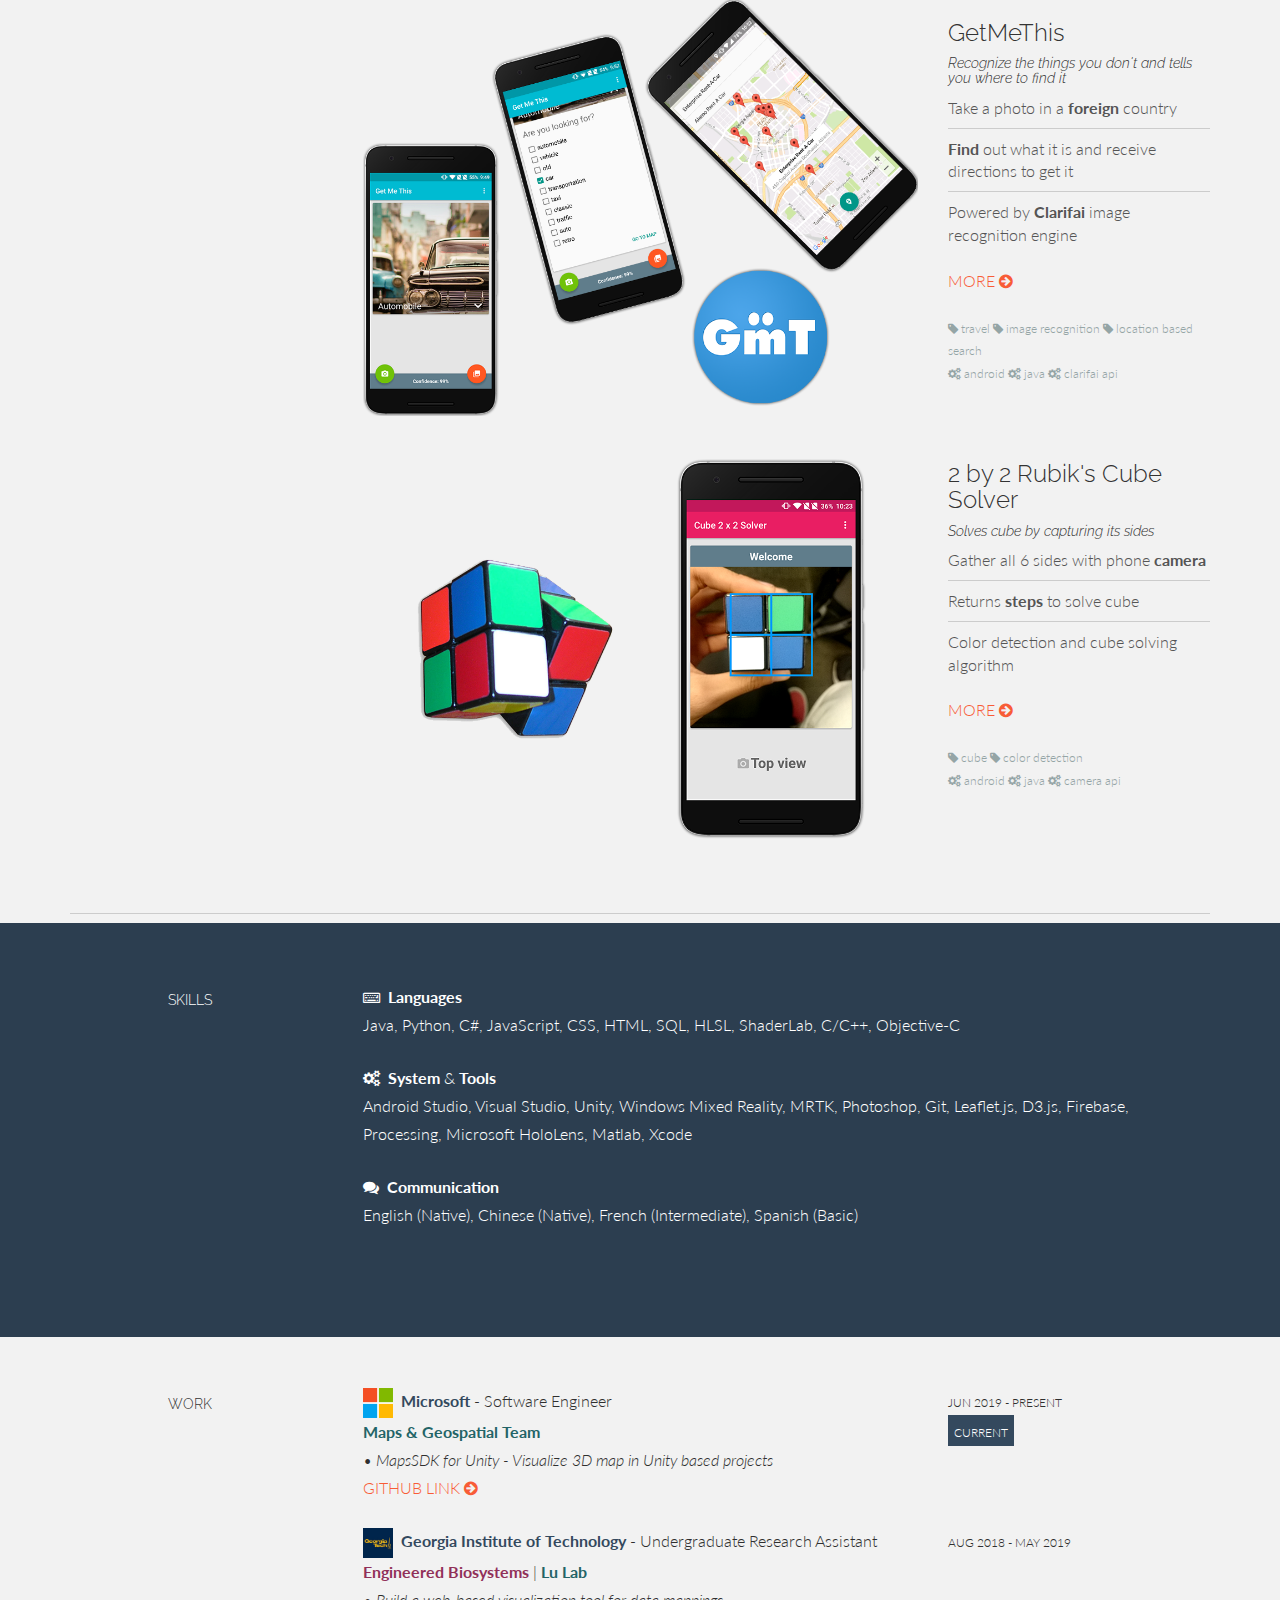
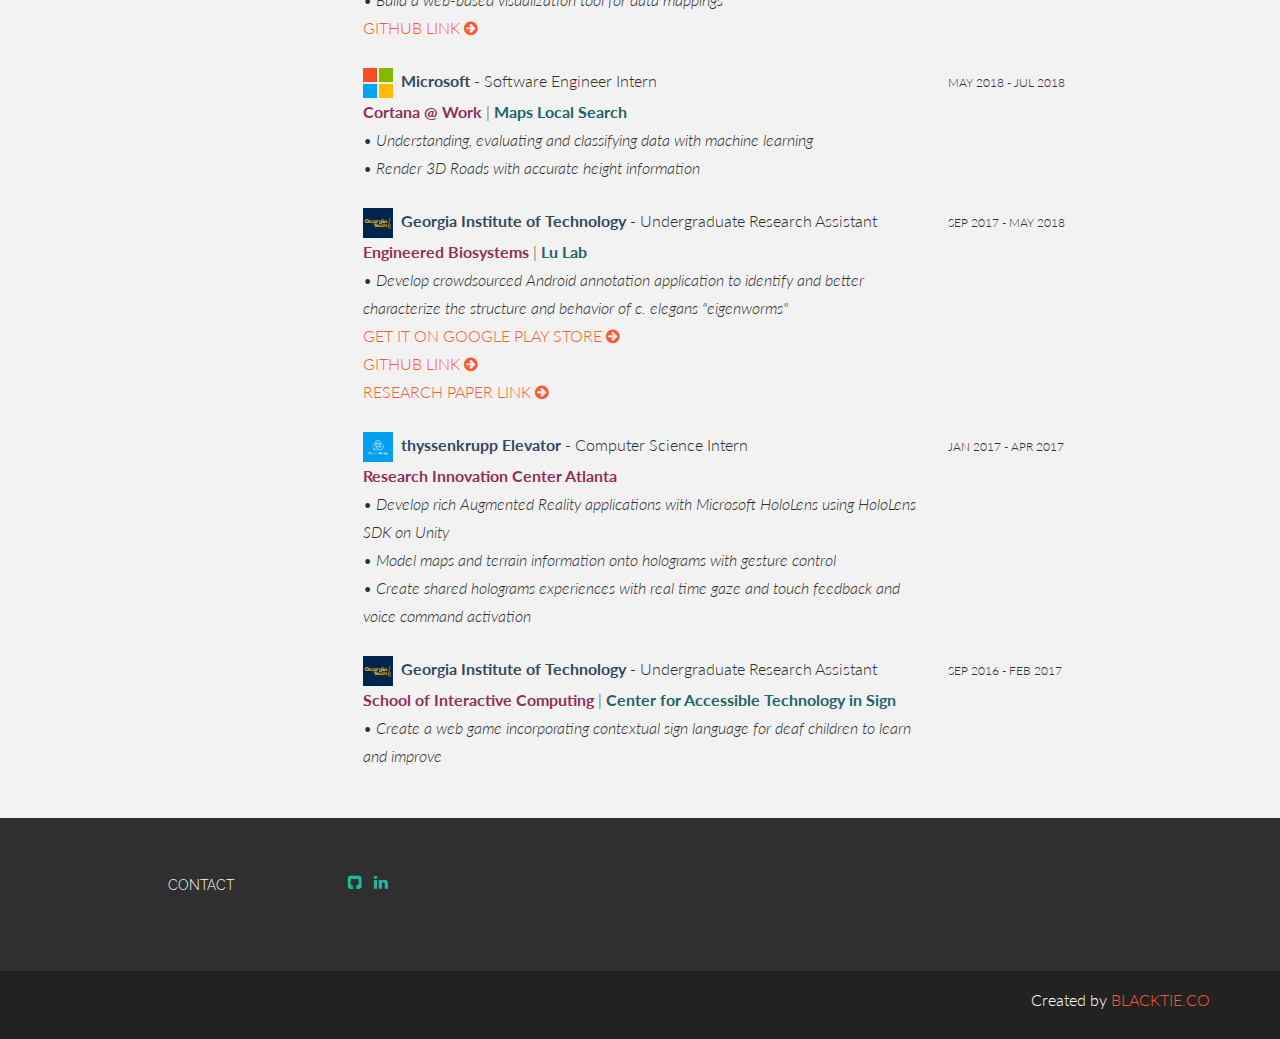
==== commit 8866ad74: "Updated page" ====
--- a/index.html
+++ b/index.html
@@ -92,9 +92,9 @@
 				<div class="col-lg-6">
 					<p>Android Developer with keen interest on VR/AR/Mixed Reality experiences, graphics and data visualization, natural language processing and machine learning techniques, and applications on Internet of Things.</p>
 				</div>
-				<div class="col-lg-3">
+				<!-- <div class="col-lg-3">
 					<p><a href="assets/data/cj_resume.pdf" target="_blank" id="white"><i class="icon-file"></i><sm><b>DOWNLOAD RESUME</b></sm></a></p>
-				</div>
+				</div> -->
 
 			</div><!--/.row -->
 		</div><!--/.container -->
@@ -310,7 +310,7 @@
         <hr />
 	</div><!--/.container -->
 
-    <div class="container desc">
+    <!-- <div class="container desc">
 		<div class="row">
             <div class="col-lg-2 col-lg-offset-1">
                 <h5>MORE</h5>
@@ -321,10 +321,11 @@
             <div class="col-lg-3">
                 <p><a href="assets/data/cj_proj.pdf" target="_blank"><i class="icon-file"></i><sm>&nbsp;&nbsp;DOWNLOAD PDF</sm></a> </p>
             </div>
-        </div><!--/.row -->
+        </div>
 		<br>
         <br>
-	</div><!--/.container -->
+	</div> -->
+	<!-- /.container -->
 
 
 	<!--AWARDS DESCRIPTION -->
@@ -595,7 +596,6 @@
 					<p>
 						<a href="https://github.com/jiangshen" target="_blank"><i class="icon-github-sign"></i></a>
 						<a href="https://www.linkedin.com/in/cadenj" target="_blank"><i class="icon-linkedin"></i></a>
-                        <a href="https://www.instagram.com/cadenjaz/" target="_blank"><i class="icon-instagram"></i></a>
 					</p>
 				</div>
 			</div><!--/.row -->
